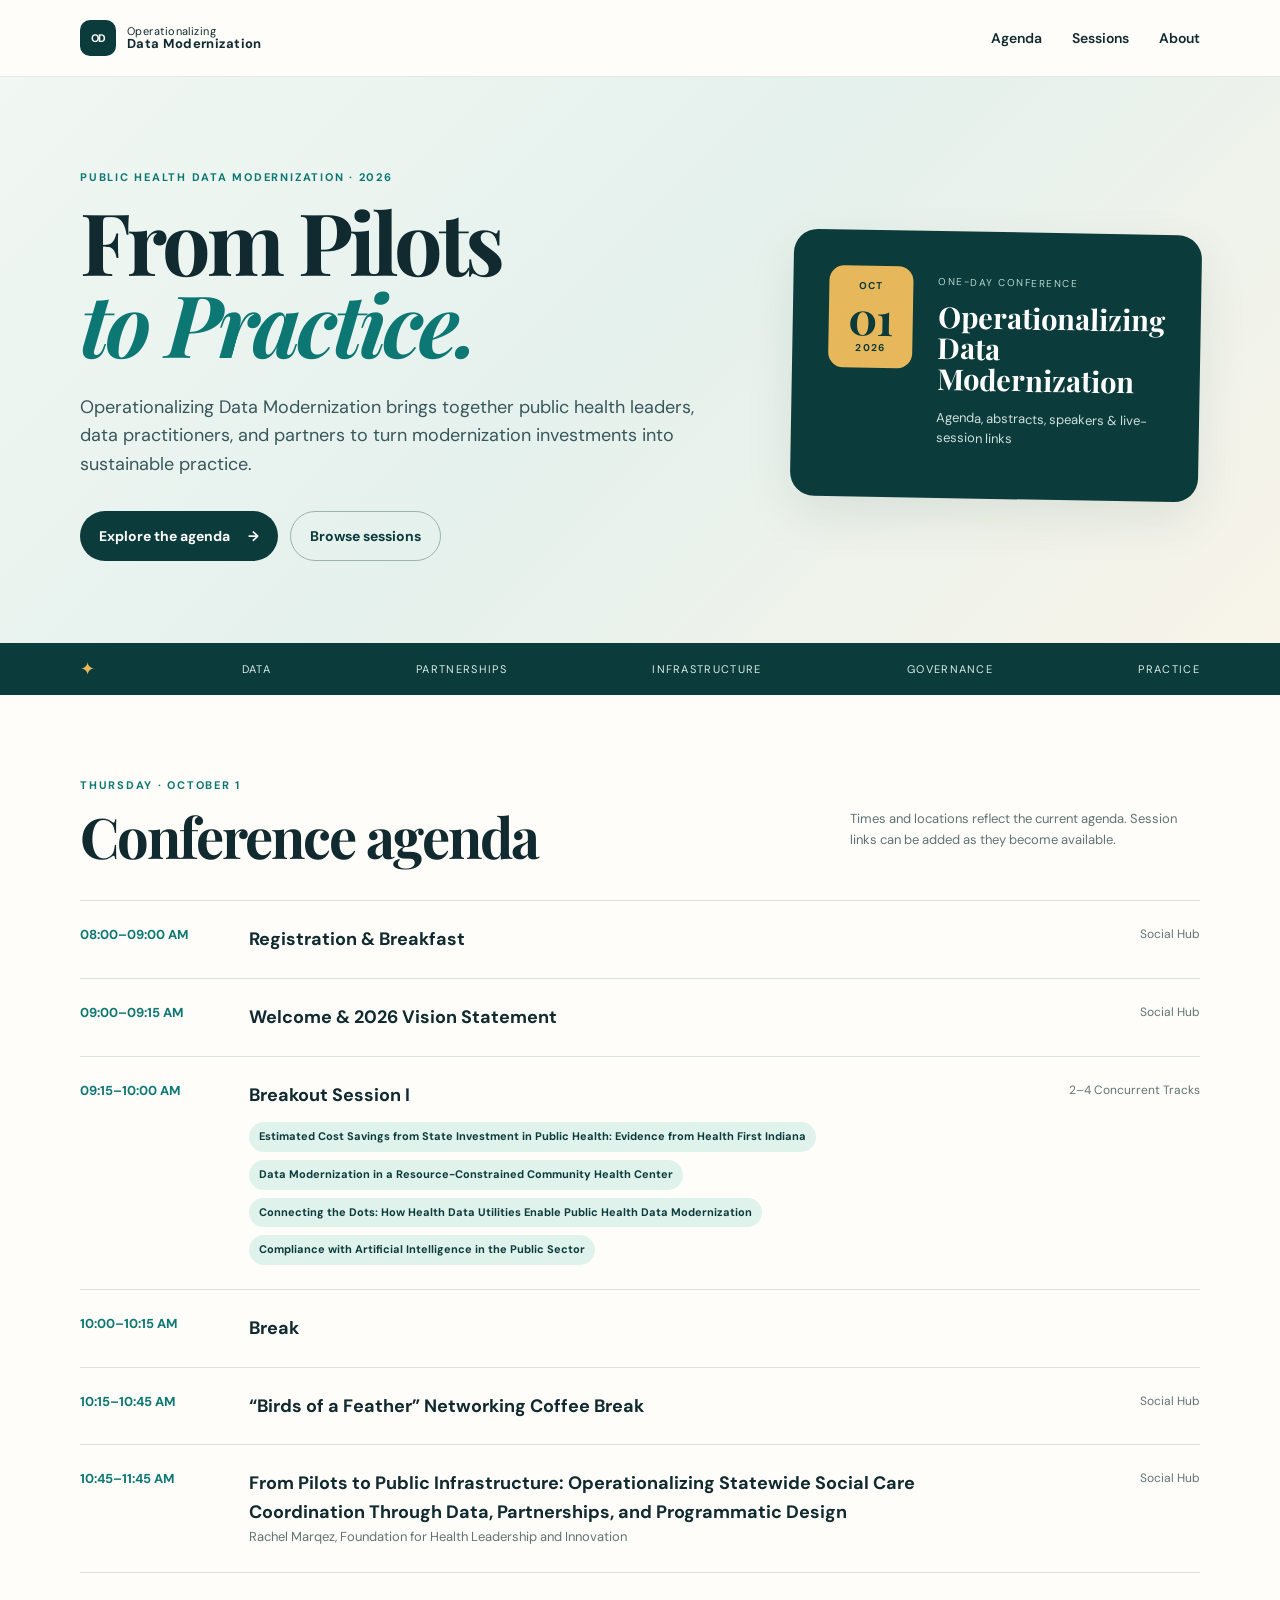
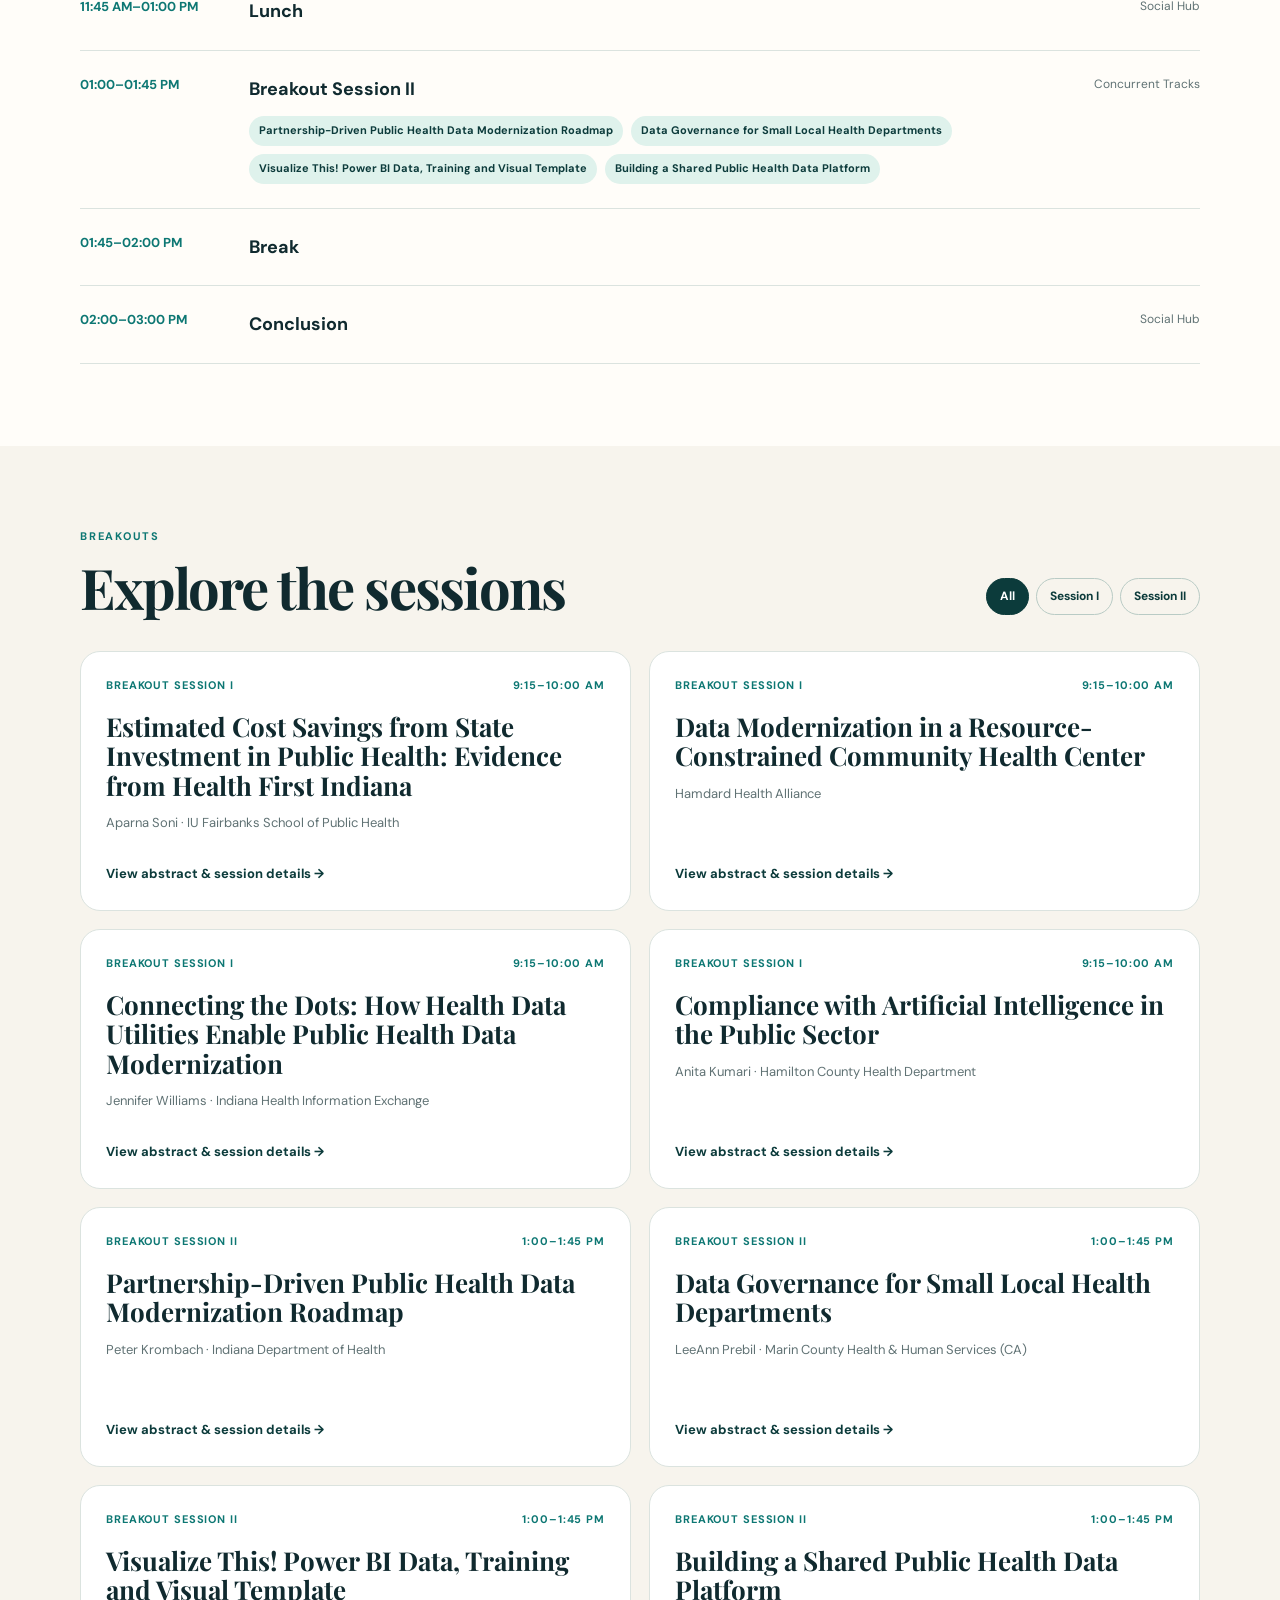
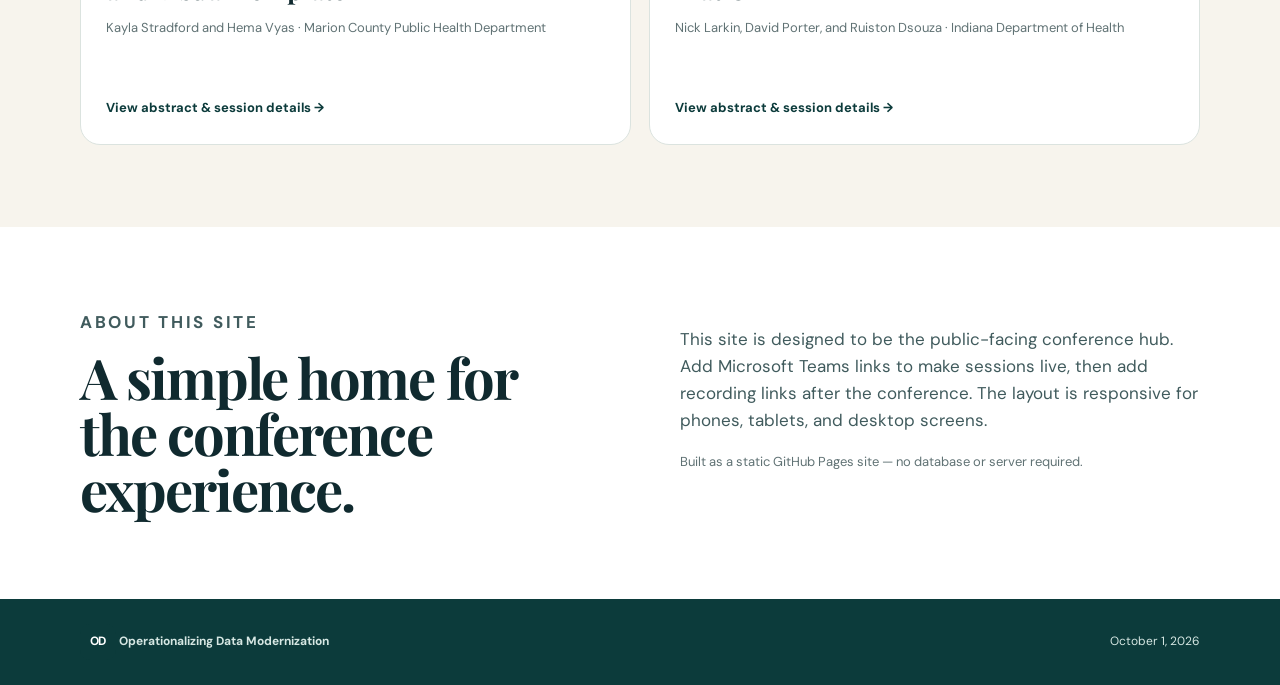
==== index.html @ 29c2eec6 "Add files via upload" ====
<!doctype html>
<html lang="en">
<head>
<meta charset="utf-8">
<meta name="viewport" content="width=device-width,initial-scale=1">
<title>Operationalizing Data Modernization | October 1, 2026</title>
<meta name="description" content="Operationalizing Data Modernization: From Pilots to Practice — conference agenda and session details.">
<link rel="stylesheet" href="styles.css">
</head>
<body>
<header class="site-header">
  <div class="container nav">
    <a class="brand" href="index.html"><span class="brand-mark">OD</span><span>Operationalizing<br><strong>Data Modernization</strong></span></a>
    <nav><a href="#agenda">Agenda</a><a href="#sessions">Sessions</a><a href="#about">About</a></nav>
  </div>
</header>

<main>
<section class="hero">
  <div class="container hero-grid">
    <div>
      <p class="eyebrow">PUBLIC HEALTH DATA MODERNIZATION · 2026</p>
      <h1>From Pilots<br><em>to Practice.</em></h1>
      <p class="lede">Operationalizing Data Modernization brings together public health leaders, data practitioners, and partners to turn modernization investments into sustainable practice.</p>
      <div class="hero-actions">
        <a class="button primary" href="#agenda">Explore the agenda <span>→</span></a>
        <a class="button ghost" href="#sessions">Browse sessions</a>
      </div>
    </div>
    <div class="hero-card">
      <div class="date-badge"><span>OCT</span><strong>01</strong><small>2026</small></div>
      <div>
        <span class="card-label">ONE-DAY CONFERENCE</span>
        <h2>Operationalizing<br>Data Modernization</h2>
        <p>Agenda, abstracts, speakers & live-session links</p>
      </div>
    </div>
  </div>
</section>

<section class="ticker"><div class="container ticker-inner"><span>✦</span><span>Data</span><span>Partnerships</span><span>Infrastructure</span><span>Governance</span><span>Practice</span></div></section>

<section id="agenda" class="section">
  <div class="container">
    <div class="section-head"><div><p class="eyebrow">THURSDAY · OCTOBER 1</p><h2>Conference agenda</h2></div><p class="section-note">Times and locations reflect the current agenda. Session links can be added as they become available.</p></div>
    <div id="agenda-list" class="agenda"></div>
  </div>
</section>

<section id="sessions" class="section sessions-section">
  <div class="container">
    <div class="section-head"><div><p class="eyebrow">BREAKOUTS</p><h2>Explore the sessions</h2></div><div class="filters"><button class="filter active" data-filter="all">All</button><button class="filter" data-filter="Breakout Session I">Session I</button><button class="filter" data-filter="Breakout Session II">Session II</button></div></div>
    <div id="session-grid" class="session-grid"></div>
  </div>
</section>

<section id="about" class="section about">
  <div class="container about-grid">
    <div><p class="eyebrow">ABOUT THIS SITE</p><h2>A simple home for the conference experience.</h2></div>
    <div><p>This site is designed to be the public-facing conference hub. Add Microsoft Teams links to make sessions live, then add recording links after the conference. The layout is responsive for phones, tablets, and desktop screens.</p><p class="muted">Built as a static GitHub Pages site — no database or server required.</p></div>
  </div>
</section>
</main>

<footer><div class="container footer-inner"><div><span class="brand-mark">OD</span> <strong>Operationalizing Data Modernization</strong></div><div>October 1, 2026</div></div></footer>
<script src="sessions.js"></script><script src="script.js"></script>
</body>
</html>
---- styles.css ----
@import url('https://fonts.googleapis.com/css2?family=DM+Sans:wght@400;500;600;700&family=Playfair+Display:ital,wght@0,500;0,600;1,500;1,600&display=swap');
:root{--ink:#102a2f;--deep:#0c3b3b;--teal:#0d7773;--mint:#dff2ec;--gold:#e7b85b;--cream:#f7f4ed;--paper:#fffdf9;--muted:#607274;--line:#dbe3df;--shadow:0 18px 50px rgba(15,50,48,.09)}
*{box-sizing:border-box}html{scroll-behavior:smooth}body{margin:0;background:var(--paper);color:var(--ink);font-family:"DM Sans",Arial,sans-serif;line-height:1.6}.container{width:min(1120px,calc(100% - 40px));margin:auto}.site-header{position:sticky;top:0;z-index:20;background:rgba(255,253,249,.92);backdrop-filter:blur(12px);border-bottom:1px solid rgba(219,227,223,.75)}.nav{height:76px;display:flex;align-items:center;justify-content:space-between}.brand{display:flex;gap:11px;align-items:center;color:var(--ink);text-decoration:none;font-size:11px;line-height:1.1;letter-spacing:.04em}.brand strong{font-size:13px}.brand-mark{display:inline-grid;place-items:center;width:36px;height:36px;background:var(--deep);color:white;border-radius:10px;font-weight:700;letter-spacing:-.05em}.nav nav{display:flex;gap:30px}.nav nav a{color:var(--ink);text-decoration:none;font-size:14px;font-weight:600}.hero{background:linear-gradient(135deg,#f1f7f2 0%,#e5f1ed 48%,#f8f4e9 100%);padding:92px 0 82px;overflow:hidden}.hero-grid{display:grid;grid-template-columns:1.25fr .75fr;gap:70px;align-items:center}.eyebrow{margin:0 0 13px;color:var(--teal);font-size:11px;font-weight:700;letter-spacing:.16em}.hero h1{font-family:"Playfair Display",serif;font-size:clamp(52px,7vw,86px);line-height:.96;letter-spacing:-.045em;margin:0 0 28px}.hero h1 em{color:var(--teal)}.lede{font-size:18px;max-width:650px;color:#38575a}.hero-actions{display:flex;gap:12px;margin-top:32px;flex-wrap:wrap}.button{display:inline-flex;align-items:center;gap:18px;border-radius:999px;padding:13px 19px;text-decoration:none;font-weight:700;font-size:14px}.button.primary{background:var(--deep);color:white}.button.ghost{border:1px solid #9bb4af;color:var(--deep)}.hero-card{background:var(--deep);color:white;padding:36px;border-radius:24px;box-shadow:var(--shadow);display:flex;gap:25px;align-items:flex-start;transform:rotate(1deg)}.date-badge{min-width:84px;height:102px;border-radius:15px;background:var(--gold);color:var(--deep);display:grid;place-items:center;text-align:center;padding:9px}.date-badge span,.date-badge small{font-size:10px;font-weight:700;letter-spacing:.12em}.date-badge strong{font-family:"Playfair Display";font-size:45px;line-height:.8}.card-label{font-size:10px;letter-spacing:.15em;color:#b6d8d0}.hero-card h2{font-family:"Playfair Display";font-size:29px;line-height:1.08;margin:8px 0}.hero-card p{color:#cce0dc;font-size:13px}.ticker{background:var(--deep);color:#d9ece7}.ticker-inner{height:52px;display:flex;align-items:center;justify-content:space-between;font-size:11px;letter-spacing:.12em;text-transform:uppercase}.ticker-inner span:first-child{color:var(--gold);font-size:18px}.section{padding:82px 0}.section-head{display:flex;align-items:end;justify-content:space-between;gap:30px;margin-bottom:36px}.section-head h2,.about h2{font-family:"Playfair Display";font-size:clamp(38px,5vw,56px);line-height:1;margin:0;letter-spacing:-.035em}.section-note{max-width:350px;color:var(--muted);font-size:13px}.agenda{border-top:1px solid var(--line)}.agenda-row{display:grid;grid-template-columns:145px 1fr 190px;gap:24px;padding:24px 0;border-bottom:1px solid var(--line);align-items:start}.agenda-time{font-weight:700;color:var(--teal);font-size:13px}.agenda-title{font-size:18px;font-weight:700}.agenda-location{font-size:12px;color:var(--muted);text-align:right}.agenda-breakout .agenda-title{margin-bottom:13px}.mini-sessions{display:flex;flex-wrap:wrap;gap:8px}.mini-session{background:var(--mint);border-radius:999px;padding:6px 10px;font-size:11px;color:var(--deep);text-decoration:none;font-weight:700}.sessions-section{background:var(--cream)}.filters{display:flex;gap:7px;flex-wrap:wrap}.filter{border:1px solid #b9cbc5;background:transparent;border-radius:999px;padding:8px 13px;font:inherit;font-size:12px;font-weight:700;color:var(--deep);cursor:pointer}.filter.active{background:var(--deep);color:white;border-color:var(--deep)}.session-grid{display:grid;grid-template-columns:repeat(2,1fr);gap:18px}.session-card{background:white;border:1px solid var(--line);border-radius:20px;padding:25px;transition:.2s;display:flex;flex-direction:column;min-height:260px}.session-card:hover{transform:translateY(-3px);box-shadow:var(--shadow)}.session-meta{display:flex;justify-content:space-between;gap:10px;color:var(--teal);font-size:11px;font-weight:700;text-transform:uppercase;letter-spacing:.08em}.session-card h3{font-family:"Playfair Display";font-size:26px;line-height:1.12;margin:18px 0 13px}.session-speaker{font-size:13px;color:var(--muted)}.session-link{margin-top:auto;padding-top:24px;color:var(--deep);font-size:13px;font-weight:700;text-decoration:none}.about{background:#fff}.about-grid{display:grid;grid-template-columns:1fr 1fr;gap:80px}.about p{font-size:17px;color:#405b5d}.muted{color:var(--muted)!important;font-size:13px!important}footer{background:var(--deep);color:#d6e7e3;padding:25px 0}.footer-inner{display:flex;justify-content:space-between;align-items:center;font-size:12px}.footer-inner a{color:#fff;text-decoration:none}.session-hero{background:linear-gradient(135deg,#e8f2ee,#f8f2e4);padding:70px 0 65px}.crumb{color:var(--teal);font-size:12px;font-weight:700;text-decoration:none}.session-hero h1{font-family:"Playfair Display";font-size:clamp(42px,6vw,70px);line-height:1.02;max-width:900px;margin:24px 0 18px;letter-spacing:-.04em}.session-info{display:flex;gap:20px;flex-wrap:wrap;color:#456466;font-size:14px}.session-content{display:grid;grid-template-columns:minmax(0,1fr) 300px;gap:70px;padding:70px 0}.content h2{font-family:"Playfair Display";font-size:32px;margin-top:0}.abstract{font-size:17px;line-height:1.8;white-space:pre-line}.sidebar{position:sticky;top:100px;height:max-content}.action-card{background:var(--deep);color:white;border-radius:20px;padding:25px;margin-bottom:18px}.action-card h3{font-family:"Playfair Display";font-size:24px;margin:0 0 12px}.action-card p{color:#c9ded9;font-size:13px}.live-button{display:block;background:var(--gold);color:var(--deep);text-decoration:none;text-align:center;border-radius:999px;padding:12px;font-weight:800;font-size:13px}.placeholder-button{display:block;background:#edf2ef;color:#617171;text-align:center;border-radius:999px;padding:12px;font-weight:700;font-size:12px}.speaker-box{border:1px solid var(--line);border-radius:20px;padding:22px}.speaker-box h3{margin:0 0 10px;font-family:"Playfair Display";font-size:23px}.speaker-box p{margin:5px 0;color:var(--muted);font-size:13px}.not-found{padding:120px 0;text-align:center}.not-found h1{font-family:"Playfair Display";font-size:60px}@media(max-width:800px){.nav{height:68px}.nav nav{gap:15px}.nav nav a{font-size:12px}.hero{padding:65px 0}.hero-grid,.about-grid{grid-template-columns:1fr;gap:38px}.hero-card{transform:none}.agenda-row{grid-template-columns:1fr;gap:8px}.agenda-location{text-align:left}.session-grid{grid-template-columns:1fr}.section{padding:60px 0}.section-head{display:block}.section-note{margin-top:18px}.filters{margin-top:22px}.session-content{grid-template-columns:1fr;gap:35px;padding:50px 0}.sidebar{position:static}.footer-inner{display:block}.footer-inner div:last-child{margin-top:12px}.ticker-inner{overflow:hidden;gap:25px;justify-content:flex-start;white-space:nowrap}.ticker-inner span:nth-child(n+5){display:none}}
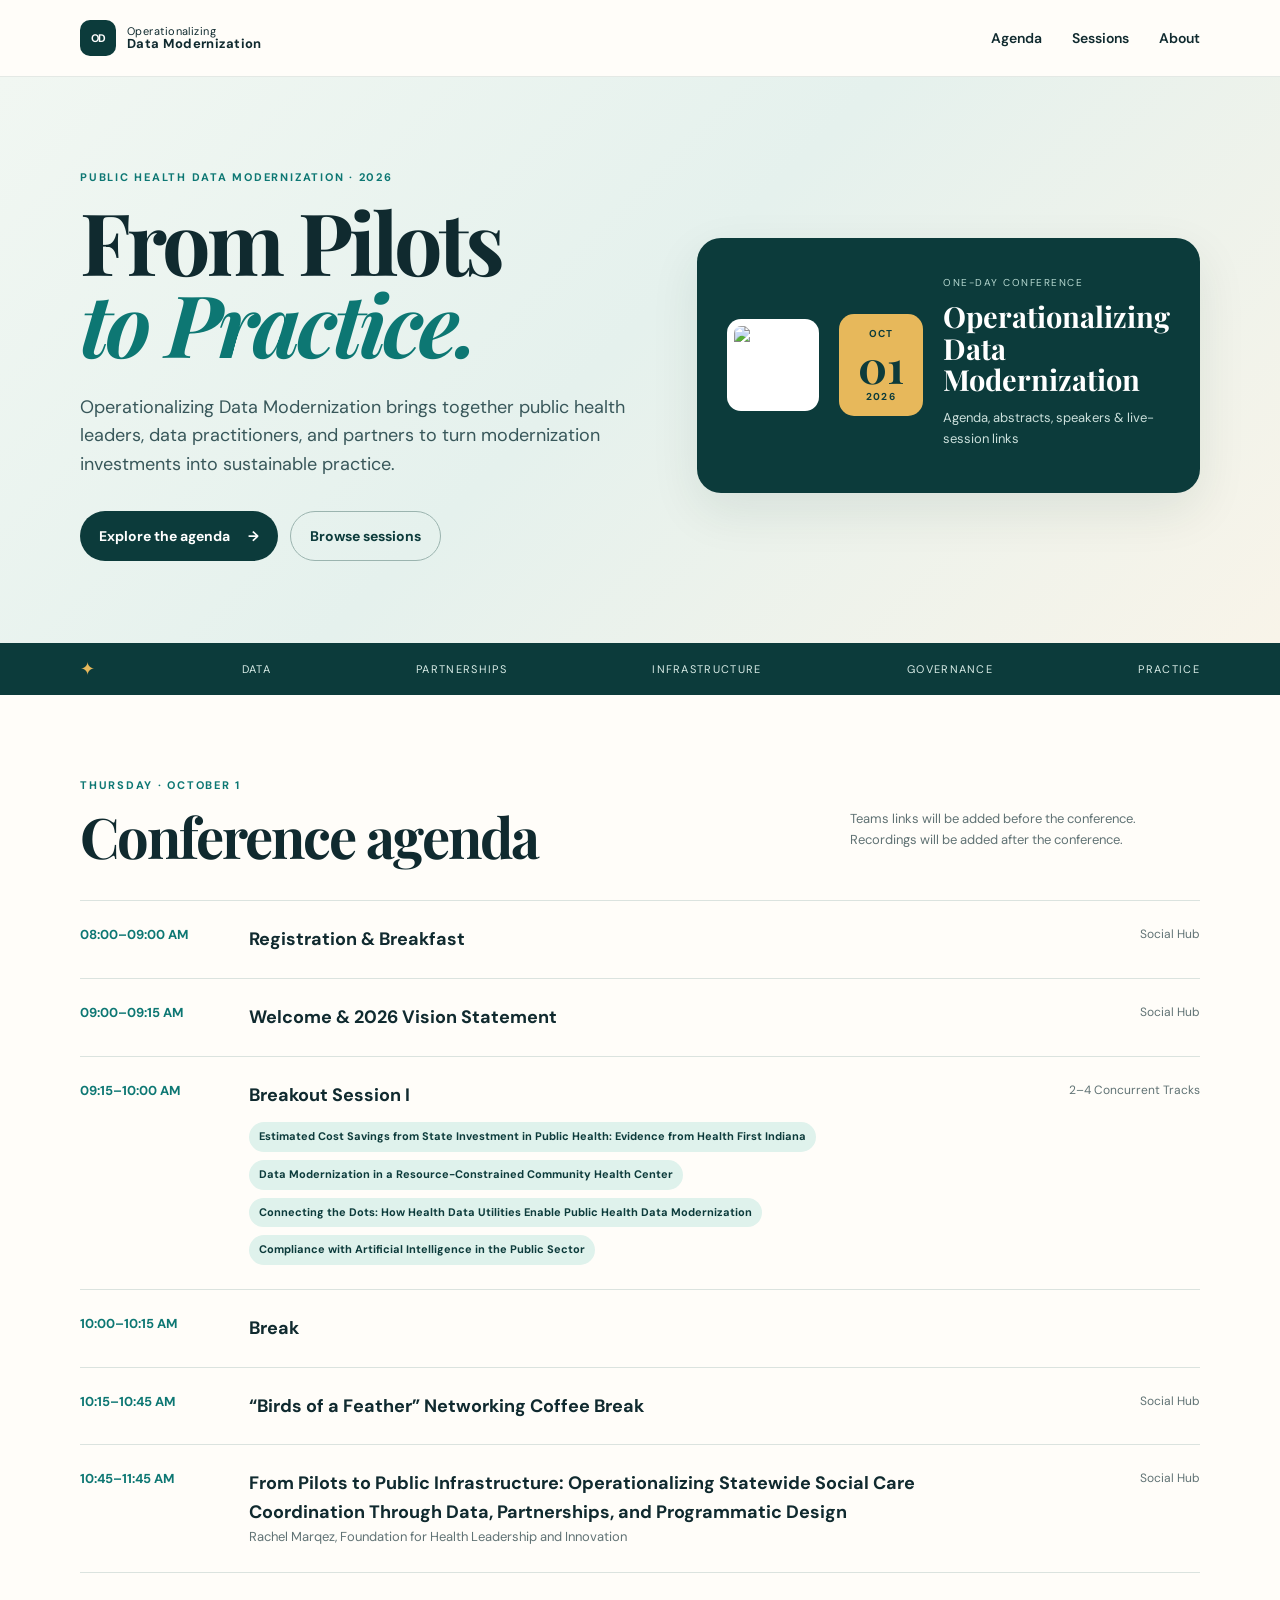
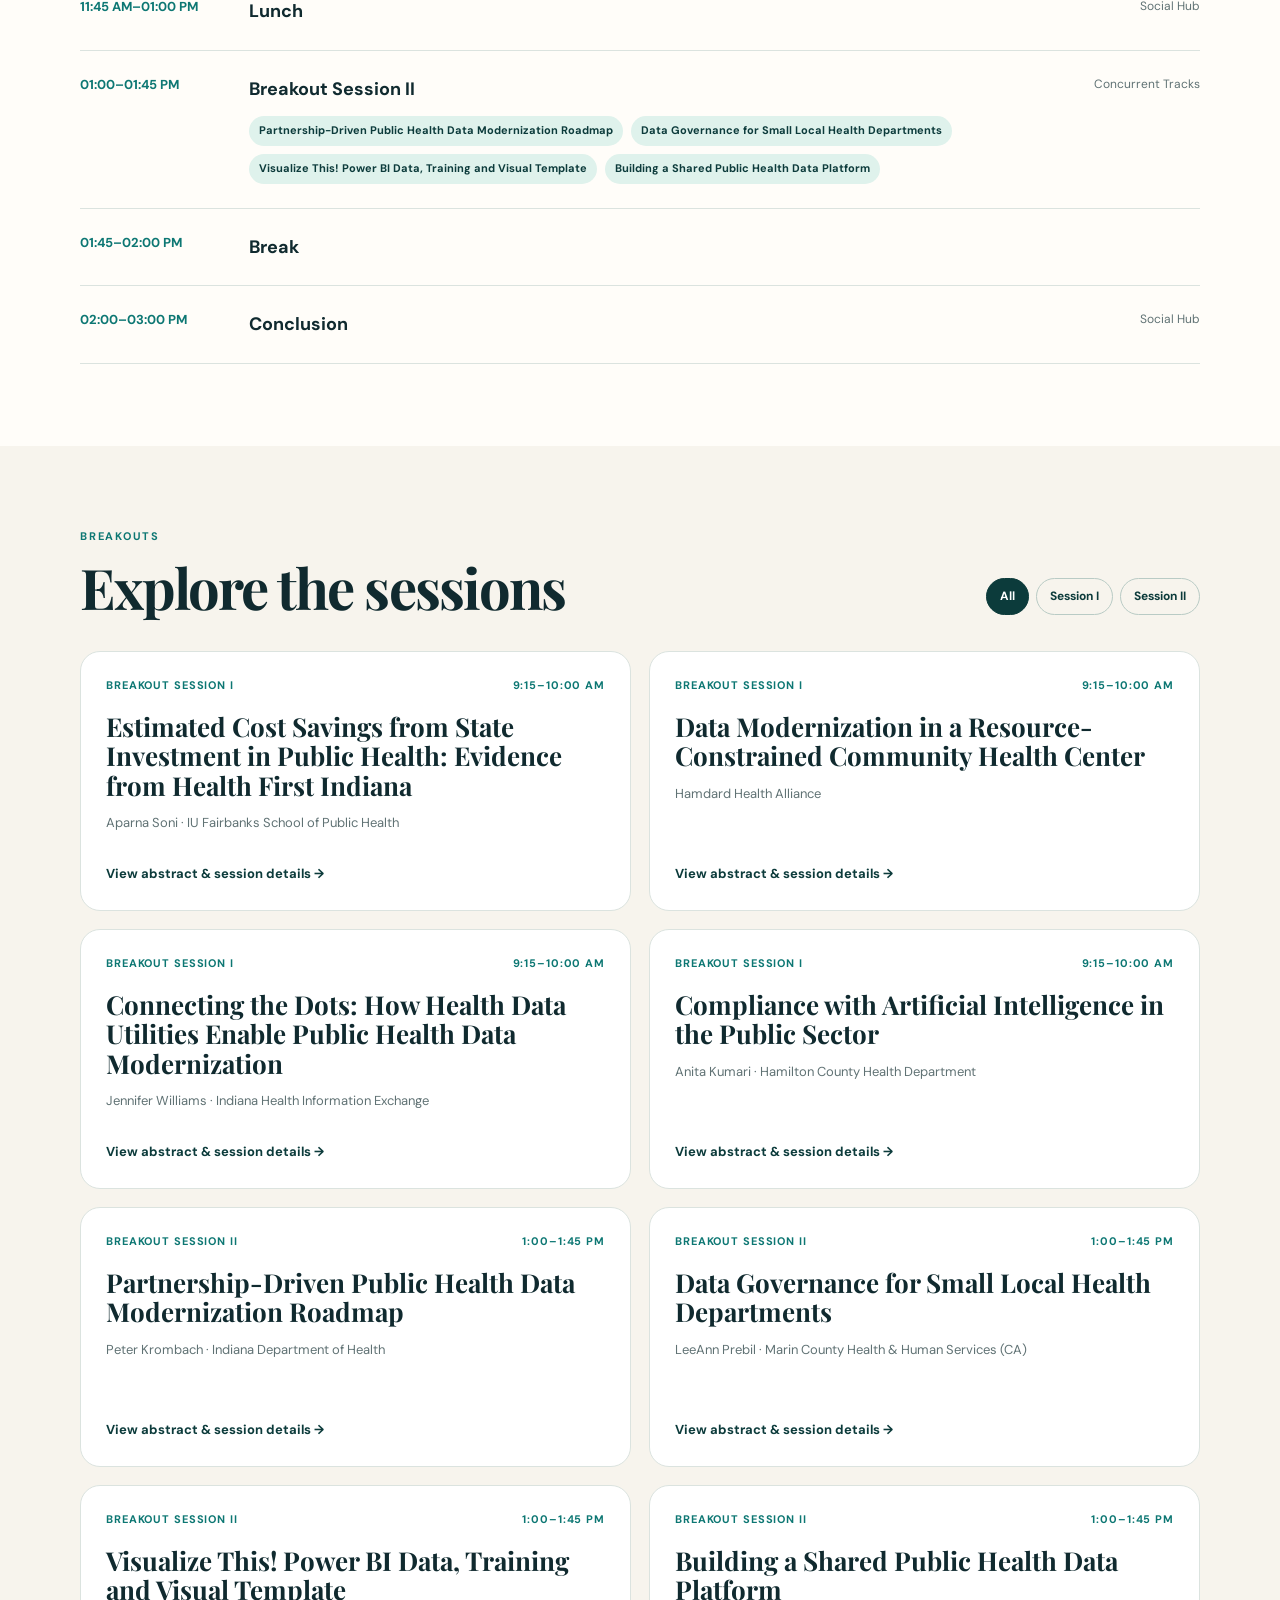
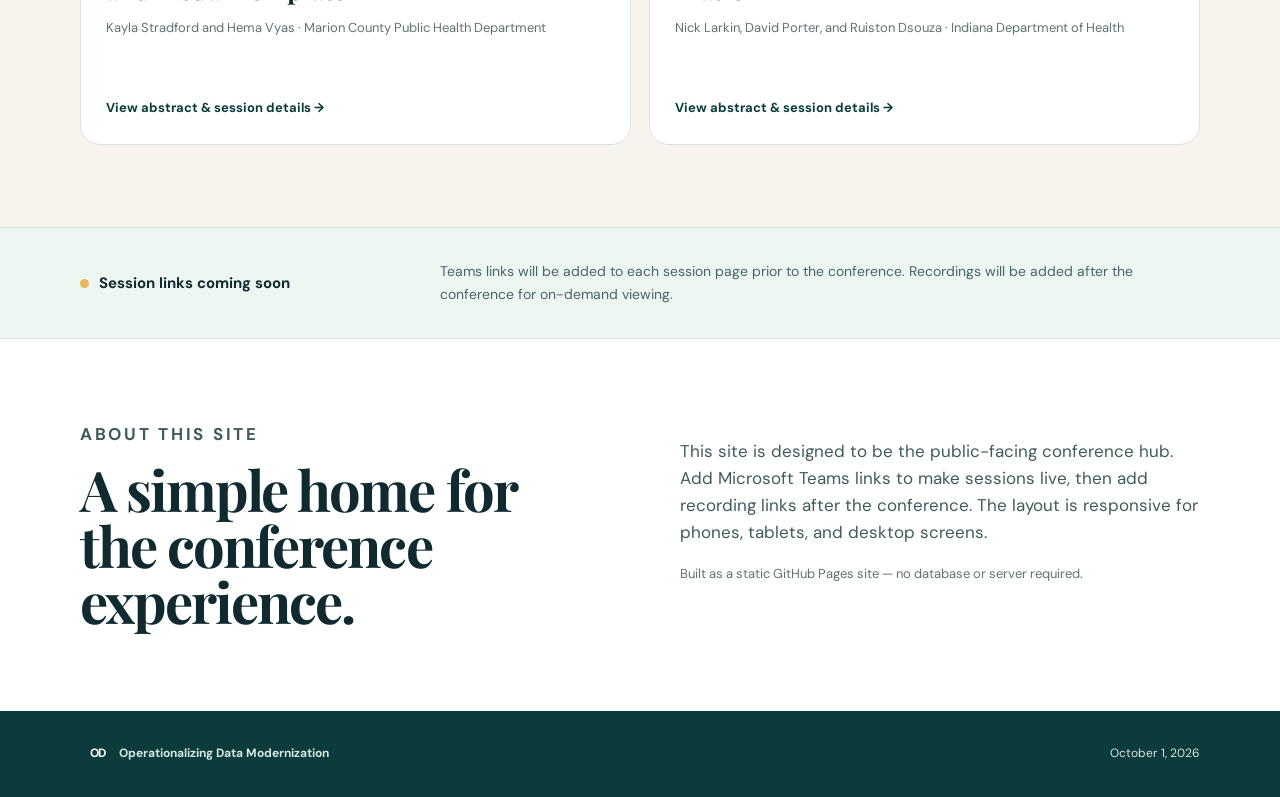
==== commit 861b7995: "Add files via upload" ====
--- a/index.html
+++ b/index.html
@@ -28,6 +28,7 @@
       </div>
     </div>
     <div class="hero-card">
+      <img class="ri-logo" src="https://brand.amia.org/m/54040ade711114b/webimage-regenstrief-institute-square-logo.jpg" alt="Regenstrief Institute logo">
       <div class="date-badge"><span>OCT</span><strong>01</strong><small>2026</small></div>
       <div>
         <span class="card-label">ONE-DAY CONFERENCE</span>
@@ -42,7 +43,7 @@
 
 <section id="agenda" class="section">
   <div class="container">
-    <div class="section-head"><div><p class="eyebrow">THURSDAY · OCTOBER 1</p><h2>Conference agenda</h2></div><p class="section-note">Times and locations reflect the current agenda. Session links can be added as they become available.</p></div>
+    <div class="section-head"><div><p class="eyebrow">THURSDAY · OCTOBER 1</p><h2>Conference agenda</h2></div><p class="section-note">Teams links will be added before the conference. Recordings will be added after the conference.</p></div>
     <div id="agenda-list" class="agenda"></div>
   </div>
 </section>
@@ -53,6 +54,8 @@
     <div id="session-grid" class="session-grid"></div>
   </div>
 </section>
+
+<section class="availability"><div class="container availability-grid"><div><span class="status-dot"></span><strong>Session links coming soon</strong></div><p>Teams links will be added to each session page prior to the conference. Recordings will be added after the conference for on-demand viewing.</p></div></section>
 
 <section id="about" class="section about">
   <div class="container about-grid">
--- a/styles.css
+++ b/styles.css
@@ -1,3 +1,3 @@
 @import url('https://fonts.googleapis.com/css2?family=DM+Sans:wght@400;500;600;700&family=Playfair+Display:ital,wght@0,500;0,600;1,500;1,600&display=swap');
 :root{--ink:#102a2f;--deep:#0c3b3b;--teal:#0d7773;--mint:#dff2ec;--gold:#e7b85b;--cream:#f7f4ed;--paper:#fffdf9;--muted:#607274;--line:#dbe3df;--shadow:0 18px 50px rgba(15,50,48,.09)}
-*{box-sizing:border-box}html{scroll-behavior:smooth}body{margin:0;background:var(--paper);color:var(--ink);font-family:"DM Sans",Arial,sans-serif;line-height:1.6}.container{width:min(1120px,calc(100% - 40px));margin:auto}.site-header{position:sticky;top:0;z-index:20;background:rgba(255,253,249,.92);backdrop-filter:blur(12px);border-bottom:1px solid rgba(219,227,223,.75)}.nav{height:76px;display:flex;align-items:center;justify-content:space-between}.brand{display:flex;gap:11px;align-items:center;color:var(--ink);text-decoration:none;font-size:11px;line-height:1.1;letter-spacing:.04em}.brand strong{font-size:13px}.brand-mark{display:inline-grid;place-items:center;width:36px;height:36px;background:var(--deep);color:white;border-radius:10px;font-weight:700;letter-spacing:-.05em}.nav nav{display:flex;gap:30px}.nav nav a{color:var(--ink);text-decoration:none;font-size:14px;font-weight:600}.hero{background:linear-gradient(135deg,#f1f7f2 0%,#e5f1ed 48%,#f8f4e9 100%);padding:92px 0 82px;overflow:hidden}.hero-grid{display:grid;grid-template-columns:1.25fr .75fr;gap:70px;align-items:center}.eyebrow{margin:0 0 13px;color:var(--teal);font-size:11px;font-weight:700;letter-spacing:.16em}.hero h1{font-family:"Playfair Display",serif;font-size:clamp(52px,7vw,86px);line-height:.96;letter-spacing:-.045em;margin:0 0 28px}.hero h1 em{color:var(--teal)}.lede{font-size:18px;max-width:650px;color:#38575a}.hero-actions{display:flex;gap:12px;margin-top:32px;flex-wrap:wrap}.button{display:inline-flex;align-items:center;gap:18px;border-radius:999px;padding:13px 19px;text-decoration:none;font-weight:700;font-size:14px}.button.primary{background:var(--deep);color:white}.button.ghost{border:1px solid #9bb4af;color:var(--deep)}.hero-card{background:var(--deep);color:white;padding:36px;border-radius:24px;box-shadow:var(--shadow);display:flex;gap:25px;align-items:flex-start;transform:rotate(1deg)}.date-badge{min-width:84px;height:102px;border-radius:15px;background:var(--gold);color:var(--deep);display:grid;place-items:center;text-align:center;padding:9px}.date-badge span,.date-badge small{font-size:10px;font-weight:700;letter-spacing:.12em}.date-badge strong{font-family:"Playfair Display";font-size:45px;line-height:.8}.card-label{font-size:10px;letter-spacing:.15em;color:#b6d8d0}.hero-card h2{font-family:"Playfair Display";font-size:29px;line-height:1.08;margin:8px 0}.hero-card p{color:#cce0dc;font-size:13px}.ticker{background:var(--deep);color:#d9ece7}.ticker-inner{height:52px;display:flex;align-items:center;justify-content:space-between;font-size:11px;letter-spacing:.12em;text-transform:uppercase}.ticker-inner span:first-child{color:var(--gold);font-size:18px}.section{padding:82px 0}.section-head{display:flex;align-items:end;justify-content:space-between;gap:30px;margin-bottom:36px}.section-head h2,.about h2{font-family:"Playfair Display";font-size:clamp(38px,5vw,56px);line-height:1;margin:0;letter-spacing:-.035em}.section-note{max-width:350px;color:var(--muted);font-size:13px}.agenda{border-top:1px solid var(--line)}.agenda-row{display:grid;grid-template-columns:145px 1fr 190px;gap:24px;padding:24px 0;border-bottom:1px solid var(--line);align-items:start}.agenda-time{font-weight:700;color:var(--teal);font-size:13px}.agenda-title{font-size:18px;font-weight:700}.agenda-location{font-size:12px;color:var(--muted);text-align:right}.agenda-breakout .agenda-title{margin-bottom:13px}.mini-sessions{display:flex;flex-wrap:wrap;gap:8px}.mini-session{background:var(--mint);border-radius:999px;padding:6px 10px;font-size:11px;color:var(--deep);text-decoration:none;font-weight:700}.sessions-section{background:var(--cream)}.filters{display:flex;gap:7px;flex-wrap:wrap}.filter{border:1px solid #b9cbc5;background:transparent;border-radius:999px;padding:8px 13px;font:inherit;font-size:12px;font-weight:700;color:var(--deep);cursor:pointer}.filter.active{background:var(--deep);color:white;border-color:var(--deep)}.session-grid{display:grid;grid-template-columns:repeat(2,1fr);gap:18px}.session-card{background:white;border:1px solid var(--line);border-radius:20px;padding:25px;transition:.2s;display:flex;flex-direction:column;min-height:260px}.session-card:hover{transform:translateY(-3px);box-shadow:var(--shadow)}.session-meta{display:flex;justify-content:space-between;gap:10px;color:var(--teal);font-size:11px;font-weight:700;text-transform:uppercase;letter-spacing:.08em}.session-card h3{font-family:"Playfair Display";font-size:26px;line-height:1.12;margin:18px 0 13px}.session-speaker{font-size:13px;color:var(--muted)}.session-link{margin-top:auto;padding-top:24px;color:var(--deep);font-size:13px;font-weight:700;text-decoration:none}.about{background:#fff}.about-grid{display:grid;grid-template-columns:1fr 1fr;gap:80px}.about p{font-size:17px;color:#405b5d}.muted{color:var(--muted)!important;font-size:13px!important}footer{background:var(--deep);color:#d6e7e3;padding:25px 0}.footer-inner{display:flex;justify-content:space-between;align-items:center;font-size:12px}.footer-inner a{color:#fff;text-decoration:none}.session-hero{background:linear-gradient(135deg,#e8f2ee,#f8f2e4);padding:70px 0 65px}.crumb{color:var(--teal);font-size:12px;font-weight:700;text-decoration:none}.session-hero h1{font-family:"Playfair Display";font-size:clamp(42px,6vw,70px);line-height:1.02;max-width:900px;margin:24px 0 18px;letter-spacing:-.04em}.session-info{display:flex;gap:20px;flex-wrap:wrap;color:#456466;font-size:14px}.session-content{display:grid;grid-template-columns:minmax(0,1fr) 300px;gap:70px;padding:70px 0}.content h2{font-family:"Playfair Display";font-size:32px;margin-top:0}.abstract{font-size:17px;line-height:1.8;white-space:pre-line}.sidebar{position:sticky;top:100px;height:max-content}.action-card{background:var(--deep);color:white;border-radius:20px;padding:25px;margin-bottom:18px}.action-card h3{font-family:"Playfair Display";font-size:24px;margin:0 0 12px}.action-card p{color:#c9ded9;font-size:13px}.live-button{display:block;background:var(--gold);color:var(--deep);text-decoration:none;text-align:center;border-radius:999px;padding:12px;font-weight:800;font-size:13px}.placeholder-button{display:block;background:#edf2ef;color:#617171;text-align:center;border-radius:999px;padding:12px;font-weight:700;font-size:12px}.speaker-box{border:1px solid var(--line);border-radius:20px;padding:22px}.speaker-box h3{margin:0 0 10px;font-family:"Playfair Display";font-size:23px}.speaker-box p{margin:5px 0;color:var(--muted);font-size:13px}.not-found{padding:120px 0;text-align:center}.not-found h1{font-family:"Playfair Display";font-size:60px}@media(max-width:800px){.nav{height:68px}.nav nav{gap:15px}.nav nav a{font-size:12px}.hero{padding:65px 0}.hero-grid,.about-grid{grid-template-columns:1fr;gap:38px}.hero-card{transform:none}.agenda-row{grid-template-columns:1fr;gap:8px}.agenda-location{text-align:left}.session-grid{grid-template-columns:1fr}.section{padding:60px 0}.section-head{display:block}.section-note{margin-top:18px}.filters{margin-top:22px}.session-content{grid-template-columns:1fr;gap:35px;padding:50px 0}.sidebar{position:static}.footer-inner{display:block}.footer-inner div:last-child{margin-top:12px}.ticker-inner{overflow:hidden;gap:25px;justify-content:flex-start;white-space:nowrap}.ticker-inner span:nth-child(n+5){display:none}}
+*{box-sizing:border-box}html{scroll-behavior:smooth}body{margin:0;background:var(--paper);color:var(--ink);font-family:"DM Sans",Arial,sans-serif;line-height:1.6}.container{width:min(1120px,calc(100% - 40px));margin:auto}.site-header{position:sticky;top:0;z-index:20;background:rgba(255,253,249,.92);backdrop-filter:blur(12px);border-bottom:1px solid rgba(219,227,223,.75)}.nav{height:76px;display:flex;align-items:center;justify-content:space-between}.brand{display:flex;gap:11px;align-items:center;color:var(--ink);text-decoration:none;font-size:11px;line-height:1.1;letter-spacing:.04em}.brand strong{font-size:13px}.brand-mark{display:inline-grid;place-items:center;width:36px;height:36px;background:var(--deep);color:white;border-radius:10px;font-weight:700;letter-spacing:-.05em}.nav nav{display:flex;gap:30px}.nav nav a{color:var(--ink);text-decoration:none;font-size:14px;font-weight:600}.hero{background:linear-gradient(135deg,#f1f7f2 0%,#e5f1ed 48%,#f8f4e9 100%);padding:92px 0 82px;overflow:hidden}.hero-grid{display:grid;grid-template-columns:1.25fr .75fr;gap:70px;align-items:center}.eyebrow{margin:0 0 13px;color:var(--teal);font-size:11px;font-weight:700;letter-spacing:.16em}.hero h1{font-family:"Playfair Display",serif;font-size:clamp(52px,7vw,86px);line-height:.96;letter-spacing:-.045em;margin:0 0 28px}.hero h1 em{color:var(--teal)}.lede{font-size:18px;max-width:650px;color:#38575a}.hero-actions{display:flex;gap:12px;margin-top:32px;flex-wrap:wrap}.button{display:inline-flex;align-items:center;gap:18px;border-radius:999px;padding:13px 19px;text-decoration:none;font-weight:700;font-size:14px}.button.primary{background:var(--deep);color:white}.button.ghost{border:1px solid #9bb4af;color:var(--deep)}.hero-card{background:var(--deep);color:white;padding:30px;border-radius:24px;box-shadow:var(--shadow);display:grid;grid-template-columns:92px 84px 1fr;gap:20px;align-items:center;transform:none}.ri-logo{width:92px;height:92px;object-fit:cover;border-radius:14px;background:white;padding:7px}.date-badge{min-width:84px;height:102px;border-radius:15px;background:var(--gold);color:var(--deep);display:grid;place-items:center;text-align:center;padding:9px}.date-badge span,.date-badge small{font-size:10px;font-weight:700;letter-spacing:.12em}.date-badge strong{font-family:"Playfair Display";font-size:45px;line-height:.8}.card-label{font-size:10px;letter-spacing:.15em;color:#b6d8d0}.hero-card h2{font-family:"Playfair Display";font-size:29px;line-height:1.08;margin:8px 0}.hero-card p{color:#cce0dc;font-size:13px}.ticker{background:var(--deep);color:#d9ece7}.ticker-inner{height:52px;display:flex;align-items:center;justify-content:space-between;font-size:11px;letter-spacing:.12em;text-transform:uppercase}.ticker-inner span:first-child{color:var(--gold);font-size:18px}.section{padding:82px 0}.section-head{display:flex;align-items:end;justify-content:space-between;gap:30px;margin-bottom:36px}.section-head h2,.about h2{font-family:"Playfair Display";font-size:clamp(38px,5vw,56px);line-height:1;margin:0;letter-spacing:-.035em}.section-note{max-width:350px;color:var(--muted);font-size:13px}.agenda{border-top:1px solid var(--line)}.agenda-row{display:grid;grid-template-columns:145px 1fr 190px;gap:24px;padding:24px 0;border-bottom:1px solid var(--line);align-items:start}.agenda-time{font-weight:700;color:var(--teal);font-size:13px}.agenda-title{font-size:18px;font-weight:700}.agenda-location{font-size:12px;color:var(--muted);text-align:right}.agenda-breakout .agenda-title{margin-bottom:13px}.mini-sessions{display:flex;flex-wrap:wrap;gap:8px}.mini-session{background:var(--mint);border-radius:999px;padding:6px 10px;font-size:11px;color:var(--deep);text-decoration:none;font-weight:700}.sessions-section{background:var(--cream)}.filters{display:flex;gap:7px;flex-wrap:wrap}.filter{border:1px solid #b9cbc5;background:transparent;border-radius:999px;padding:8px 13px;font:inherit;font-size:12px;font-weight:700;color:var(--deep);cursor:pointer}.filter.active{background:var(--deep);color:white;border-color:var(--deep)}.session-grid{display:grid;grid-template-columns:repeat(2,1fr);gap:18px}.session-card{background:white;border:1px solid var(--line);border-radius:20px;padding:25px;transition:.2s;display:flex;flex-direction:column;min-height:260px}.session-card:hover{transform:translateY(-3px);box-shadow:var(--shadow)}.session-meta{display:flex;justify-content:space-between;gap:10px;color:var(--teal);font-size:11px;font-weight:700;text-transform:uppercase;letter-spacing:.08em}.session-card h3{font-family:"Playfair Display";font-size:26px;line-height:1.12;margin:18px 0 13px}.session-speaker{font-size:13px;color:var(--muted)}.session-link{margin-top:auto;padding-top:24px;color:var(--deep);font-size:13px;font-weight:700;text-decoration:none}.availability{background:#eef6f1;border-top:1px solid var(--line);border-bottom:1px solid var(--line)}.availability-grid{min-height:110px;display:grid;grid-template-columns:320px 1fr;gap:40px;align-items:center}.availability-grid strong{font-size:15px}.availability-grid p{margin:0;color:#496466;font-size:14px}.status-dot{display:inline-block;width:9px;height:9px;border-radius:50%;background:var(--gold);margin-right:10px}.about{background:#fff}.about-grid{display:grid;grid-template-columns:1fr 1fr;gap:80px}.about p{font-size:17px;color:#405b5d}.muted{color:var(--muted)!important;font-size:13px!important}footer{background:var(--deep);color:#d6e7e3;padding:25px 0}.footer-inner{display:flex;justify-content:space-between;align-items:center;font-size:12px}.footer-inner a{color:#fff;text-decoration:none}.session-hero{background:linear-gradient(135deg,#e8f2ee,#f8f2e4);padding:70px 0 65px}.crumb{color:var(--teal);font-size:12px;font-weight:700;text-decoration:none}.session-hero h1{font-family:"Playfair Display";font-size:clamp(42px,6vw,70px);line-height:1.02;max-width:900px;margin:24px 0 18px;letter-spacing:-.04em}.session-info{display:flex;gap:20px;flex-wrap:wrap;color:#456466;font-size:14px}.session-content{display:grid;grid-template-columns:minmax(0,1fr) 300px;gap:70px;padding:70px 0}.session-status{display:flex;flex-direction:column;gap:3px;background:#eef6f1;border-left:4px solid var(--gold);padding:15px 18px;border-radius:10px;margin-bottom:30px;font-size:13px;color:#3f5b5d}.session-status strong{color:var(--deep)}.content h2{font-family:"Playfair Display";font-size:32px;margin-top:0}.abstract{font-size:17px;line-height:1.8;white-space:pre-line}.sidebar{position:sticky;top:100px;height:max-content}.action-card{background:var(--deep);color:white;border-radius:20px;padding:25px;margin-bottom:18px}.action-card h3{font-family:"Playfair Display";font-size:24px;margin:0 0 12px}.action-card p{color:#c9ded9;font-size:13px}.live-button{display:block;background:var(--gold);color:var(--deep);text-decoration:none;text-align:center;border-radius:999px;padding:12px;font-weight:800;font-size:13px}.placeholder-button{display:block;background:#edf2ef;color:#617171;text-align:center;border-radius:999px;padding:12px;font-weight:700;font-size:12px}.speaker-box{border:1px solid var(--line);border-radius:20px;padding:22px}.speaker-box h3{margin:0 0 10px;font-family:"Playfair Display";font-size:23px}.speaker-box p{margin:5px 0;color:var(--muted);font-size:13px}.not-found{padding:120px 0;text-align:center}.not-found h1{font-family:"Playfair Display";font-size:60px}@media(max-width:800px){.nav{height:68px}.nav nav{gap:15px}.nav nav a{font-size:12px}.hero{padding:65px 0}.hero-grid,.about-grid{grid-template-columns:1fr;gap:38px}.hero-card{grid-template-columns:72px 72px 1fr;gap:14px}.ri-logo{width:72px;height:72px}.date-badge{min-width:72px;height:90px}.availability-grid{grid-template-columns:1fr;gap:8px;padding:24px 0}.hero-card{transform:none}.agenda-row{grid-template-columns:1fr;gap:8px}.agenda-location{text-align:left}.session-grid{grid-template-columns:1fr}.section{padding:60px 0}.section-head{display:block}.section-note{margin-top:18px}.filters{margin-top:22px}.session-content{grid-template-columns:1fr;gap:35px;padding:50px 0}.sidebar{position:static}.footer-inner{display:block}.footer-inner div:last-child{margin-top:12px}.ticker-inner{overflow:hidden;gap:25px;justify-content:flex-start;white-space:nowrap}.ticker-inner span:nth-child(n+5){display:none}}
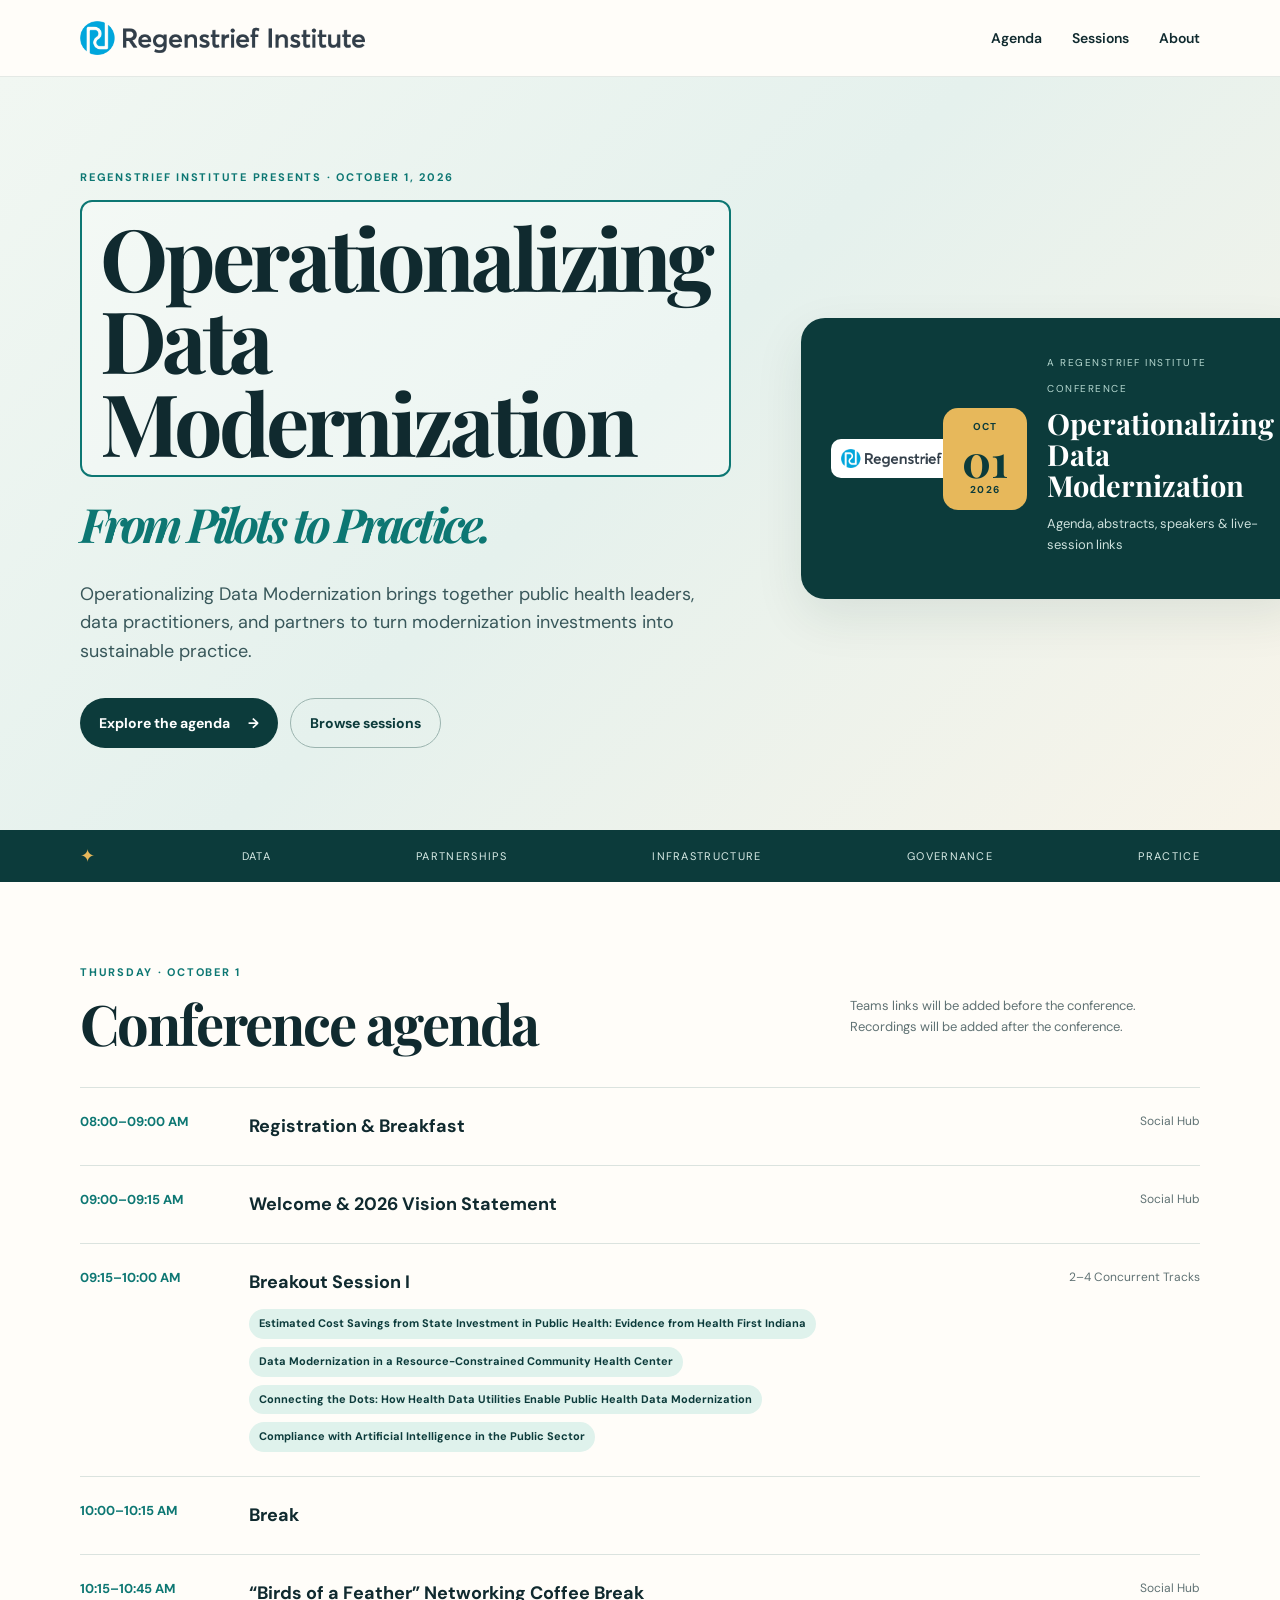
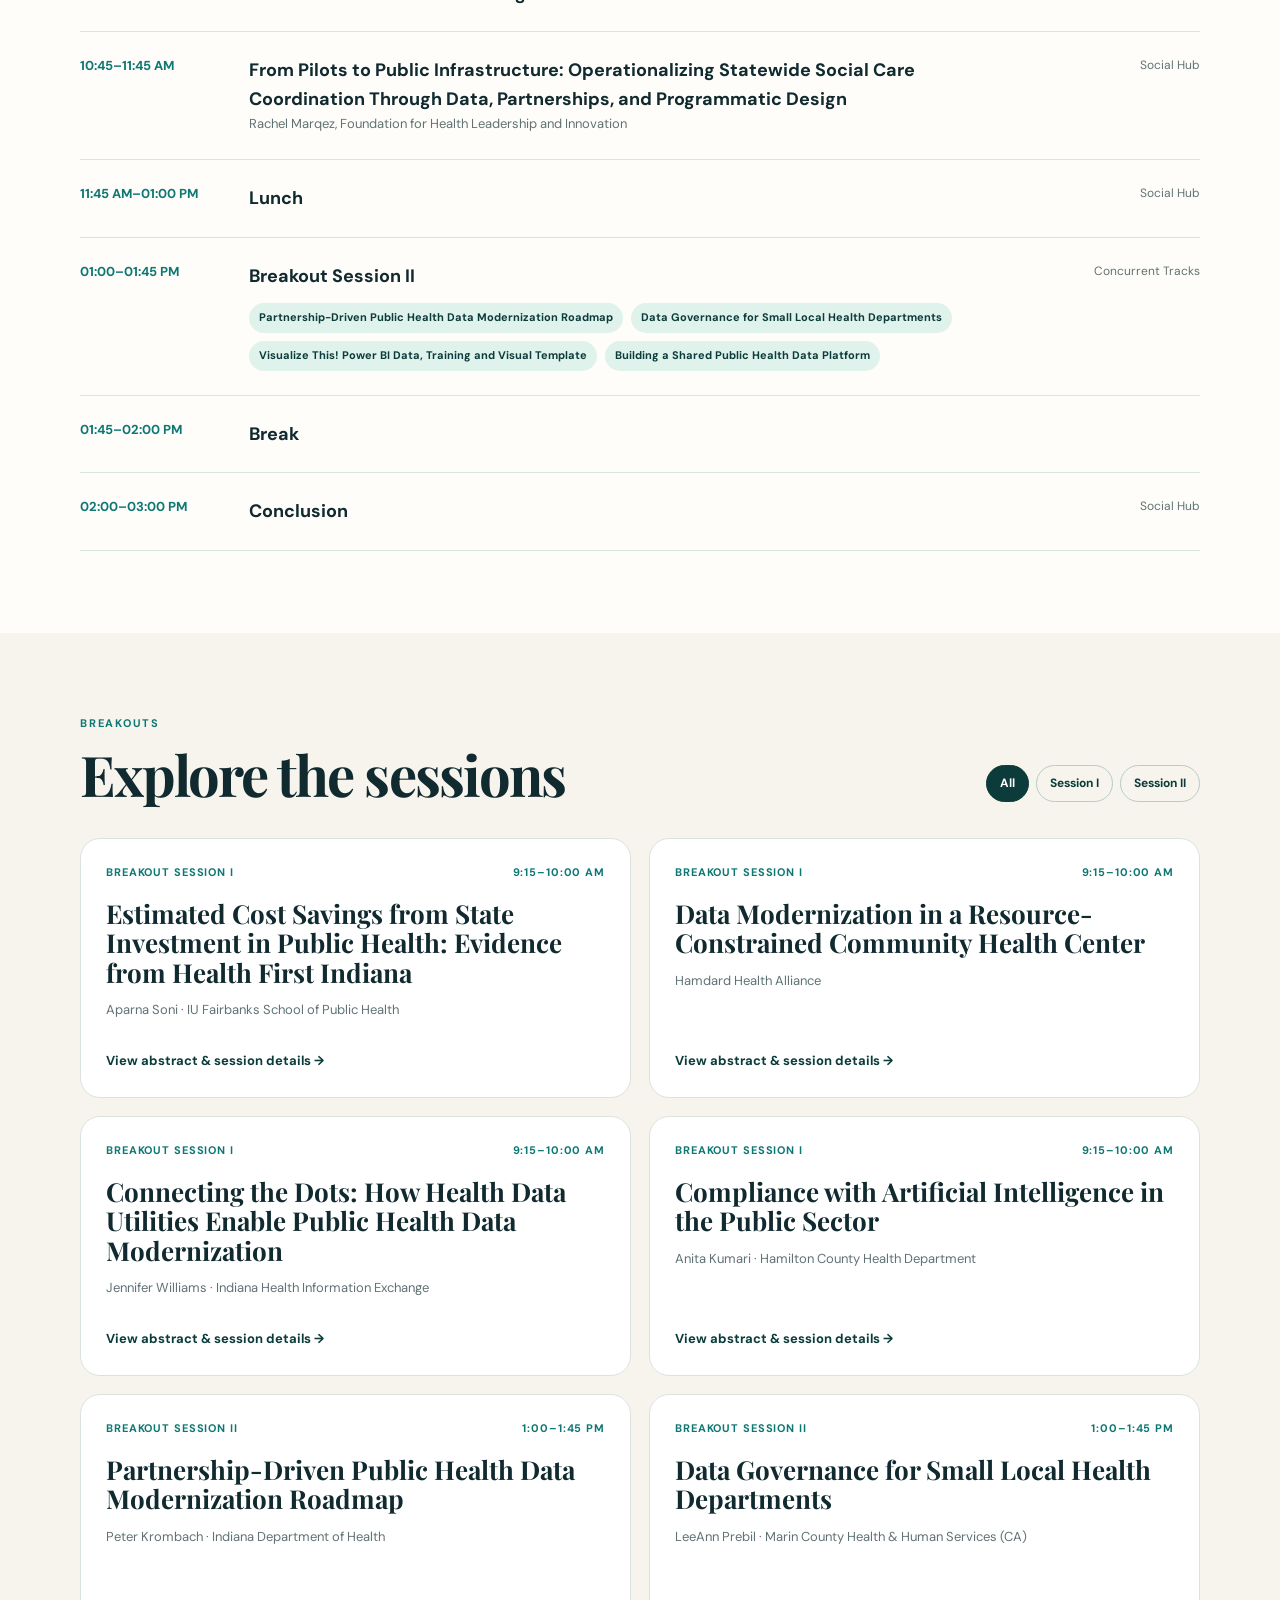
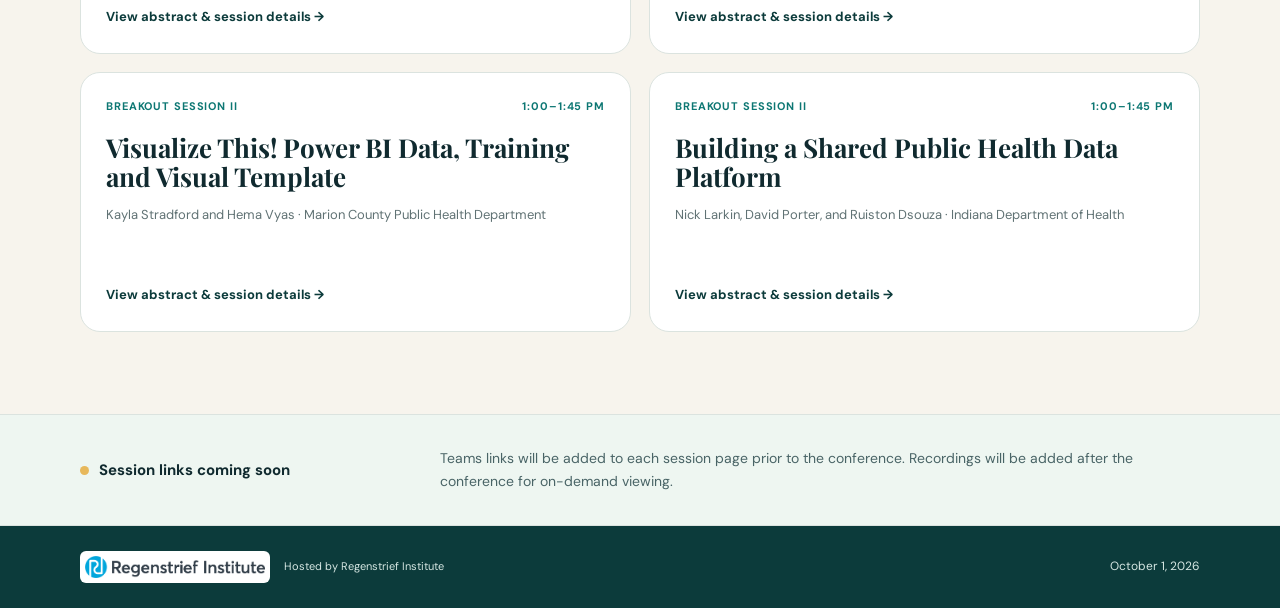
==== commit 6dafe1c8: "Add files via upload" ====
--- a/index.html
+++ b/index.html
@@ -10,7 +10,7 @@
 <body>
 <header class="site-header">
   <div class="container nav">
-    <a class="brand" href="index.html"><span class="brand-mark">OD</span><span>Operationalizing<br><strong>Data Modernization</strong></span></a>
+    <a class="brand ri-brand" href="index.html"><img src="regenstrief_horizontal_rgb.png" alt="Regenstrief Institute"></a>
     <nav><a href="#agenda">Agenda</a><a href="#sessions">Sessions</a><a href="#about">About</a></nav>
   </div>
 </header>
@@ -19,8 +19,8 @@
 <section class="hero">
   <div class="container hero-grid">
     <div>
-      <p class="eyebrow">PUBLIC HEALTH DATA MODERNIZATION · 2026</p>
-      <h1>From Pilots<br><em>to Practice.</em></h1>
+      <p class="eyebrow">REGENSTRIEF INSTITUTE PRESENTS · OCTOBER 1, 2026</p>
+      <h1><span class="title-box">Operationalizing<br>Data Modernization</span><em>From Pilots to Practice.</em></h1>
       <p class="lede">Operationalizing Data Modernization brings together public health leaders, data practitioners, and partners to turn modernization investments into sustainable practice.</p>
       <div class="hero-actions">
         <a class="button primary" href="#agenda">Explore the agenda <span>→</span></a>
@@ -28,10 +28,10 @@
       </div>
     </div>
     <div class="hero-card">
-      <img class="ri-logo" src="https://brand.amia.org/m/54040ade711114b/webimage-regenstrief-institute-square-logo.jpg" alt="Regenstrief Institute logo">
+      <img class="ri-logo" src="regenstrief_horizontal_rgb.png" alt="Regenstrief Institute">
       <div class="date-badge"><span>OCT</span><strong>01</strong><small>2026</small></div>
       <div>
-        <span class="card-label">ONE-DAY CONFERENCE</span>
+        <span class="card-label">A REGENSTRIEF INSTITUTE CONFERENCE</span>
         <h2>Operationalizing<br>Data Modernization</h2>
         <p>Agenda, abstracts, speakers & live-session links</p>
       </div>
@@ -57,15 +57,9 @@
 
 <section class="availability"><div class="container availability-grid"><div><span class="status-dot"></span><strong>Session links coming soon</strong></div><p>Teams links will be added to each session page prior to the conference. Recordings will be added after the conference for on-demand viewing.</p></div></section>
 
-<section id="about" class="section about">
-  <div class="container about-grid">
-    <div><p class="eyebrow">ABOUT THIS SITE</p><h2>A simple home for the conference experience.</h2></div>
-    <div><p>This site is designed to be the public-facing conference hub. Add Microsoft Teams links to make sessions live, then add recording links after the conference. The layout is responsive for phones, tablets, and desktop screens.</p><p class="muted">Built as a static GitHub Pages site — no database or server required.</p></div>
-  </div>
-</section>
 </main>
 
-<footer><div class="container footer-inner"><div><span class="brand-mark">OD</span> <strong>Operationalizing Data Modernization</strong></div><div>October 1, 2026</div></div></footer>
+<footer><div class="container footer-inner"><div class="footer-brand"><img src="regenstrief_horizontal_rgb.png" alt="Regenstrief Institute"><span>Hosted by Regenstrief Institute</span></div><div>October 1, 2026</div></div></footer>
 <script src="sessions.js"></script><script src="script.js"></script>
 </body>
 </html>
--- a/styles.css
+++ b/styles.css
@@ -1,3 +1,22 @@
 @import url('https://fonts.googleapis.com/css2?family=DM+Sans:wght@400;500;600;700&family=Playfair+Display:ital,wght@0,500;0,600;1,500;1,600&display=swap');
 :root{--ink:#102a2f;--deep:#0c3b3b;--teal:#0d7773;--mint:#dff2ec;--gold:#e7b85b;--cream:#f7f4ed;--paper:#fffdf9;--muted:#607274;--line:#dbe3df;--shadow:0 18px 50px rgba(15,50,48,.09)}
 *{box-sizing:border-box}html{scroll-behavior:smooth}body{margin:0;background:var(--paper);color:var(--ink);font-family:"DM Sans",Arial,sans-serif;line-height:1.6}.container{width:min(1120px,calc(100% - 40px));margin:auto}.site-header{position:sticky;top:0;z-index:20;background:rgba(255,253,249,.92);backdrop-filter:blur(12px);border-bottom:1px solid rgba(219,227,223,.75)}.nav{height:76px;display:flex;align-items:center;justify-content:space-between}.brand{display:flex;gap:11px;align-items:center;color:var(--ink);text-decoration:none;font-size:11px;line-height:1.1;letter-spacing:.04em}.brand strong{font-size:13px}.brand-mark{display:inline-grid;place-items:center;width:36px;height:36px;background:var(--deep);color:white;border-radius:10px;font-weight:700;letter-spacing:-.05em}.nav nav{display:flex;gap:30px}.nav nav a{color:var(--ink);text-decoration:none;font-size:14px;font-weight:600}.hero{background:linear-gradient(135deg,#f1f7f2 0%,#e5f1ed 48%,#f8f4e9 100%);padding:92px 0 82px;overflow:hidden}.hero-grid{display:grid;grid-template-columns:1.25fr .75fr;gap:70px;align-items:center}.eyebrow{margin:0 0 13px;color:var(--teal);font-size:11px;font-weight:700;letter-spacing:.16em}.hero h1{font-family:"Playfair Display",serif;font-size:clamp(52px,7vw,86px);line-height:.96;letter-spacing:-.045em;margin:0 0 28px}.hero h1 em{color:var(--teal)}.lede{font-size:18px;max-width:650px;color:#38575a}.hero-actions{display:flex;gap:12px;margin-top:32px;flex-wrap:wrap}.button{display:inline-flex;align-items:center;gap:18px;border-radius:999px;padding:13px 19px;text-decoration:none;font-weight:700;font-size:14px}.button.primary{background:var(--deep);color:white}.button.ghost{border:1px solid #9bb4af;color:var(--deep)}.hero-card{background:var(--deep);color:white;padding:30px;border-radius:24px;box-shadow:var(--shadow);display:grid;grid-template-columns:92px 84px 1fr;gap:20px;align-items:center;transform:none}.ri-logo{width:92px;height:92px;object-fit:cover;border-radius:14px;background:white;padding:7px}.date-badge{min-width:84px;height:102px;border-radius:15px;background:var(--gold);color:var(--deep);display:grid;place-items:center;text-align:center;padding:9px}.date-badge span,.date-badge small{font-size:10px;font-weight:700;letter-spacing:.12em}.date-badge strong{font-family:"Playfair Display";font-size:45px;line-height:.8}.card-label{font-size:10px;letter-spacing:.15em;color:#b6d8d0}.hero-card h2{font-family:"Playfair Display";font-size:29px;line-height:1.08;margin:8px 0}.hero-card p{color:#cce0dc;font-size:13px}.ticker{background:var(--deep);color:#d9ece7}.ticker-inner{height:52px;display:flex;align-items:center;justify-content:space-between;font-size:11px;letter-spacing:.12em;text-transform:uppercase}.ticker-inner span:first-child{color:var(--gold);font-size:18px}.section{padding:82px 0}.section-head{display:flex;align-items:end;justify-content:space-between;gap:30px;margin-bottom:36px}.section-head h2,.about h2{font-family:"Playfair Display";font-size:clamp(38px,5vw,56px);line-height:1;margin:0;letter-spacing:-.035em}.section-note{max-width:350px;color:var(--muted);font-size:13px}.agenda{border-top:1px solid var(--line)}.agenda-row{display:grid;grid-template-columns:145px 1fr 190px;gap:24px;padding:24px 0;border-bottom:1px solid var(--line);align-items:start}.agenda-time{font-weight:700;color:var(--teal);font-size:13px}.agenda-title{font-size:18px;font-weight:700}.agenda-location{font-size:12px;color:var(--muted);text-align:right}.agenda-breakout .agenda-title{margin-bottom:13px}.mini-sessions{display:flex;flex-wrap:wrap;gap:8px}.mini-session{background:var(--mint);border-radius:999px;padding:6px 10px;font-size:11px;color:var(--deep);text-decoration:none;font-weight:700}.sessions-section{background:var(--cream)}.filters{display:flex;gap:7px;flex-wrap:wrap}.filter{border:1px solid #b9cbc5;background:transparent;border-radius:999px;padding:8px 13px;font:inherit;font-size:12px;font-weight:700;color:var(--deep);cursor:pointer}.filter.active{background:var(--deep);color:white;border-color:var(--deep)}.session-grid{display:grid;grid-template-columns:repeat(2,1fr);gap:18px}.session-card{background:white;border:1px solid var(--line);border-radius:20px;padding:25px;transition:.2s;display:flex;flex-direction:column;min-height:260px}.session-card:hover{transform:translateY(-3px);box-shadow:var(--shadow)}.session-meta{display:flex;justify-content:space-between;gap:10px;color:var(--teal);font-size:11px;font-weight:700;text-transform:uppercase;letter-spacing:.08em}.session-card h3{font-family:"Playfair Display";font-size:26px;line-height:1.12;margin:18px 0 13px}.session-speaker{font-size:13px;color:var(--muted)}.session-link{margin-top:auto;padding-top:24px;color:var(--deep);font-size:13px;font-weight:700;text-decoration:none}.availability{background:#eef6f1;border-top:1px solid var(--line);border-bottom:1px solid var(--line)}.availability-grid{min-height:110px;display:grid;grid-template-columns:320px 1fr;gap:40px;align-items:center}.availability-grid strong{font-size:15px}.availability-grid p{margin:0;color:#496466;font-size:14px}.status-dot{display:inline-block;width:9px;height:9px;border-radius:50%;background:var(--gold);margin-right:10px}.about{background:#fff}.about-grid{display:grid;grid-template-columns:1fr 1fr;gap:80px}.about p{font-size:17px;color:#405b5d}.muted{color:var(--muted)!important;font-size:13px!important}footer{background:var(--deep);color:#d6e7e3;padding:25px 0}.footer-inner{display:flex;justify-content:space-between;align-items:center;font-size:12px}.footer-inner a{color:#fff;text-decoration:none}.session-hero{background:linear-gradient(135deg,#e8f2ee,#f8f2e4);padding:70px 0 65px}.crumb{color:var(--teal);font-size:12px;font-weight:700;text-decoration:none}.session-hero h1{font-family:"Playfair Display";font-size:clamp(42px,6vw,70px);line-height:1.02;max-width:900px;margin:24px 0 18px;letter-spacing:-.04em}.session-info{display:flex;gap:20px;flex-wrap:wrap;color:#456466;font-size:14px}.session-content{display:grid;grid-template-columns:minmax(0,1fr) 300px;gap:70px;padding:70px 0}.session-status{display:flex;flex-direction:column;gap:3px;background:#eef6f1;border-left:4px solid var(--gold);padding:15px 18px;border-radius:10px;margin-bottom:30px;font-size:13px;color:#3f5b5d}.session-status strong{color:var(--deep)}.content h2{font-family:"Playfair Display";font-size:32px;margin-top:0}.abstract{font-size:17px;line-height:1.8;white-space:pre-line}.sidebar{position:sticky;top:100px;height:max-content}.action-card{background:var(--deep);color:white;border-radius:20px;padding:25px;margin-bottom:18px}.action-card h3{font-family:"Playfair Display";font-size:24px;margin:0 0 12px}.action-card p{color:#c9ded9;font-size:13px}.live-button{display:block;background:var(--gold);color:var(--deep);text-decoration:none;text-align:center;border-radius:999px;padding:12px;font-weight:800;font-size:13px}.placeholder-button{display:block;background:#edf2ef;color:#617171;text-align:center;border-radius:999px;padding:12px;font-weight:700;font-size:12px}.speaker-box{border:1px solid var(--line);border-radius:20px;padding:22px}.speaker-box h3{margin:0 0 10px;font-family:"Playfair Display";font-size:23px}.speaker-box p{margin:5px 0;color:var(--muted);font-size:13px}.not-found{padding:120px 0;text-align:center}.not-found h1{font-family:"Playfair Display";font-size:60px}@media(max-width:800px){.nav{height:68px}.nav nav{gap:15px}.nav nav a{font-size:12px}.hero{padding:65px 0}.hero-grid,.about-grid{grid-template-columns:1fr;gap:38px}.hero-card{grid-template-columns:72px 72px 1fr;gap:14px}.ri-logo{width:72px;height:72px}.date-badge{min-width:72px;height:90px}.availability-grid{grid-template-columns:1fr;gap:8px;padding:24px 0}.hero-card{transform:none}.agenda-row{grid-template-columns:1fr;gap:8px}.agenda-location{text-align:left}.session-grid{grid-template-columns:1fr}.section{padding:60px 0}.section-head{display:block}.section-note{margin-top:18px}.filters{margin-top:22px}.session-content{grid-template-columns:1fr;gap:35px;padding:50px 0}.sidebar{position:static}.footer-inner{display:block}.footer-inner div:last-child{margin-top:12px}.ticker-inner{overflow:hidden;gap:25px;justify-content:flex-start;white-space:nowrap}.ticker-inner span:nth-child(n+5){display:none}}
+
+/* v3 branding and layout updates */
+.ri-brand{display:flex;align-items:center}
+.ri-brand img{display:block;width:min(285px,38vw);height:auto}
+.hero h1 .title-box{display:inline-block;border:2px solid var(--teal);border-radius:12px;padding:14px 18px 12px;margin-bottom:18px;background:rgba(255,255,255,.28)}
+.hero h1 em{display:block;font-size:.55em;line-height:1.15;margin-top:2px;font-style:italic}
+.hero-card .ri-logo{width:180px;height:auto;max-height:92px;object-fit:contain;border-radius:10px;background:white;padding:10px}
+.join-card{background:var(--teal)}
+.join-card .placeholder-button{background:#fff;color:var(--deep)}
+.footer-brand{display:flex;align-items:center;gap:14px}
+.footer-brand img{width:190px;height:auto;display:block;background:white;border-radius:6px;padding:5px}
+.footer-brand span{font-size:11px;color:#d6e7e3}
+@media(max-width:800px){
+  .ri-brand img{width:220px;max-width:58vw}
+  .hero h1 .title-box{padding:10px 13px 9px}
+  .hero-card .ri-logo{width:125px}
+  .footer-brand{align-items:flex-start;flex-direction:column;gap:8px}
+  .footer-brand img{width:170px}
+}
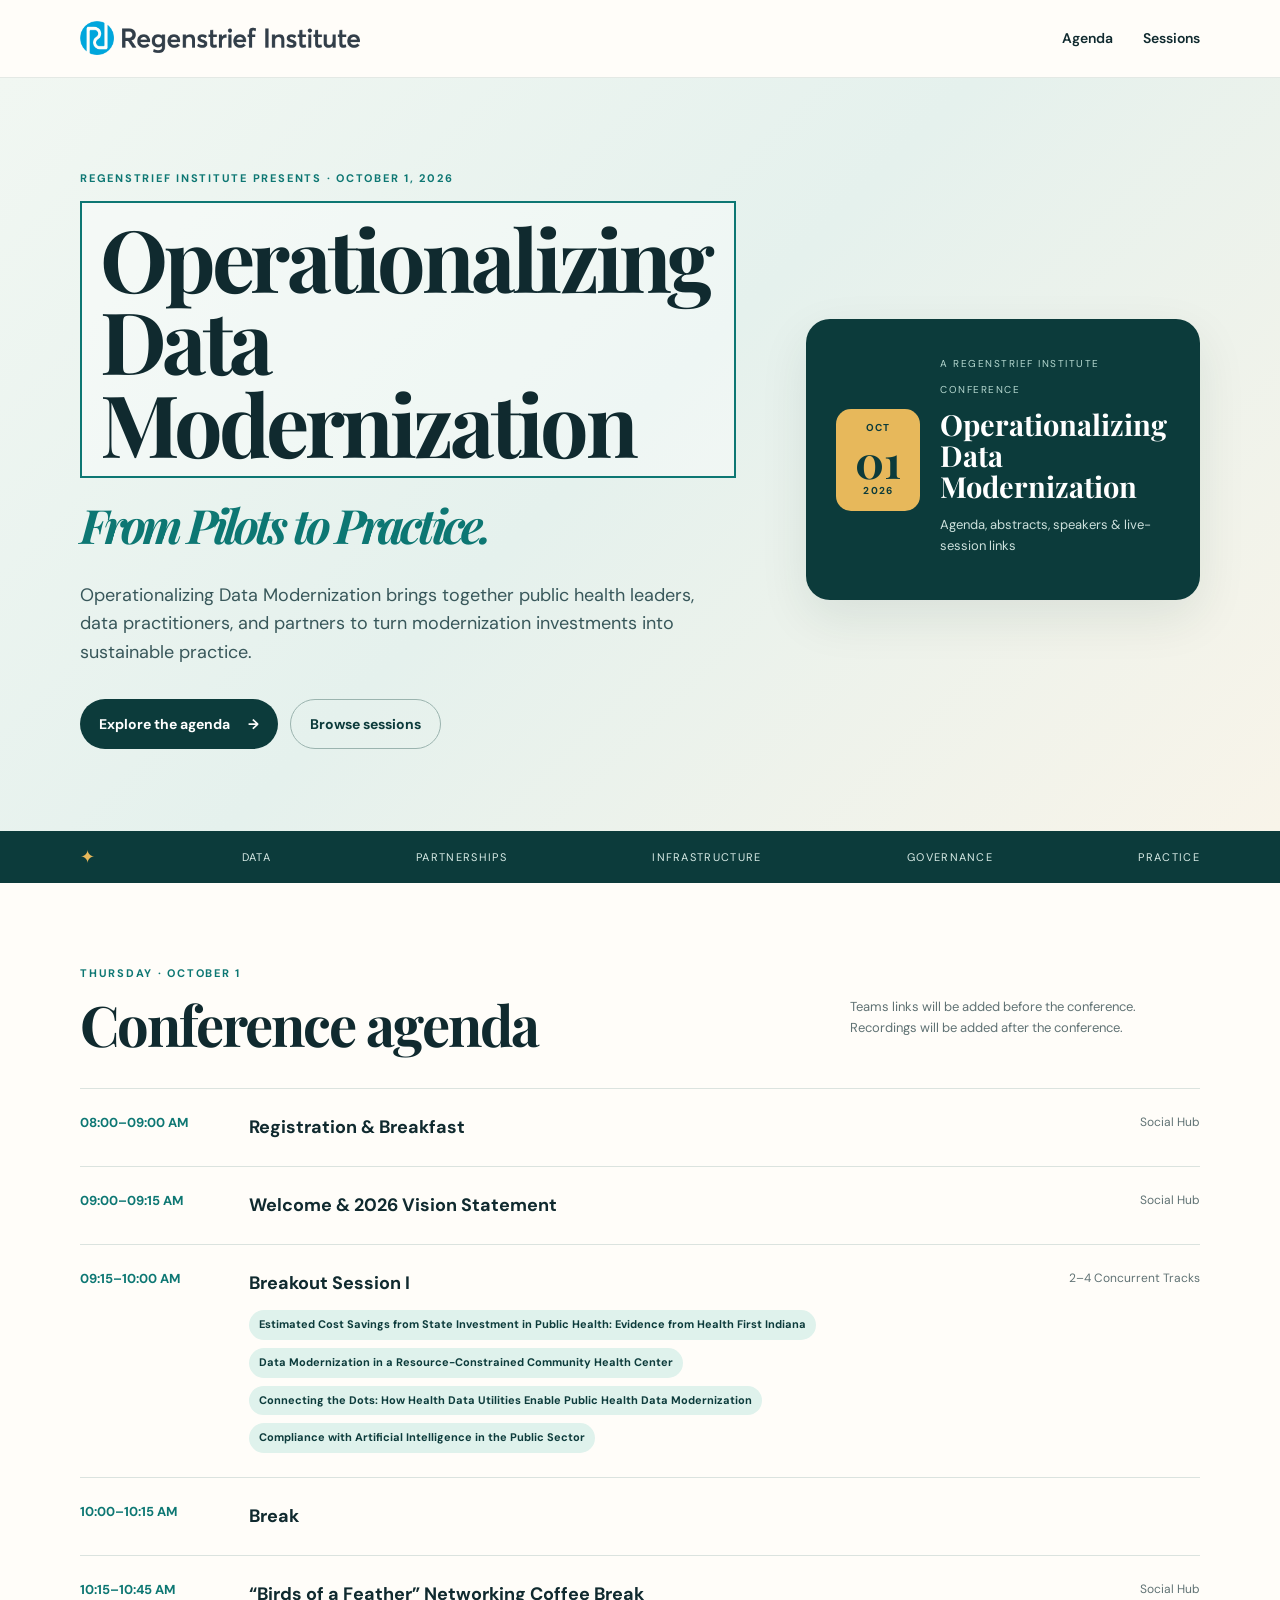
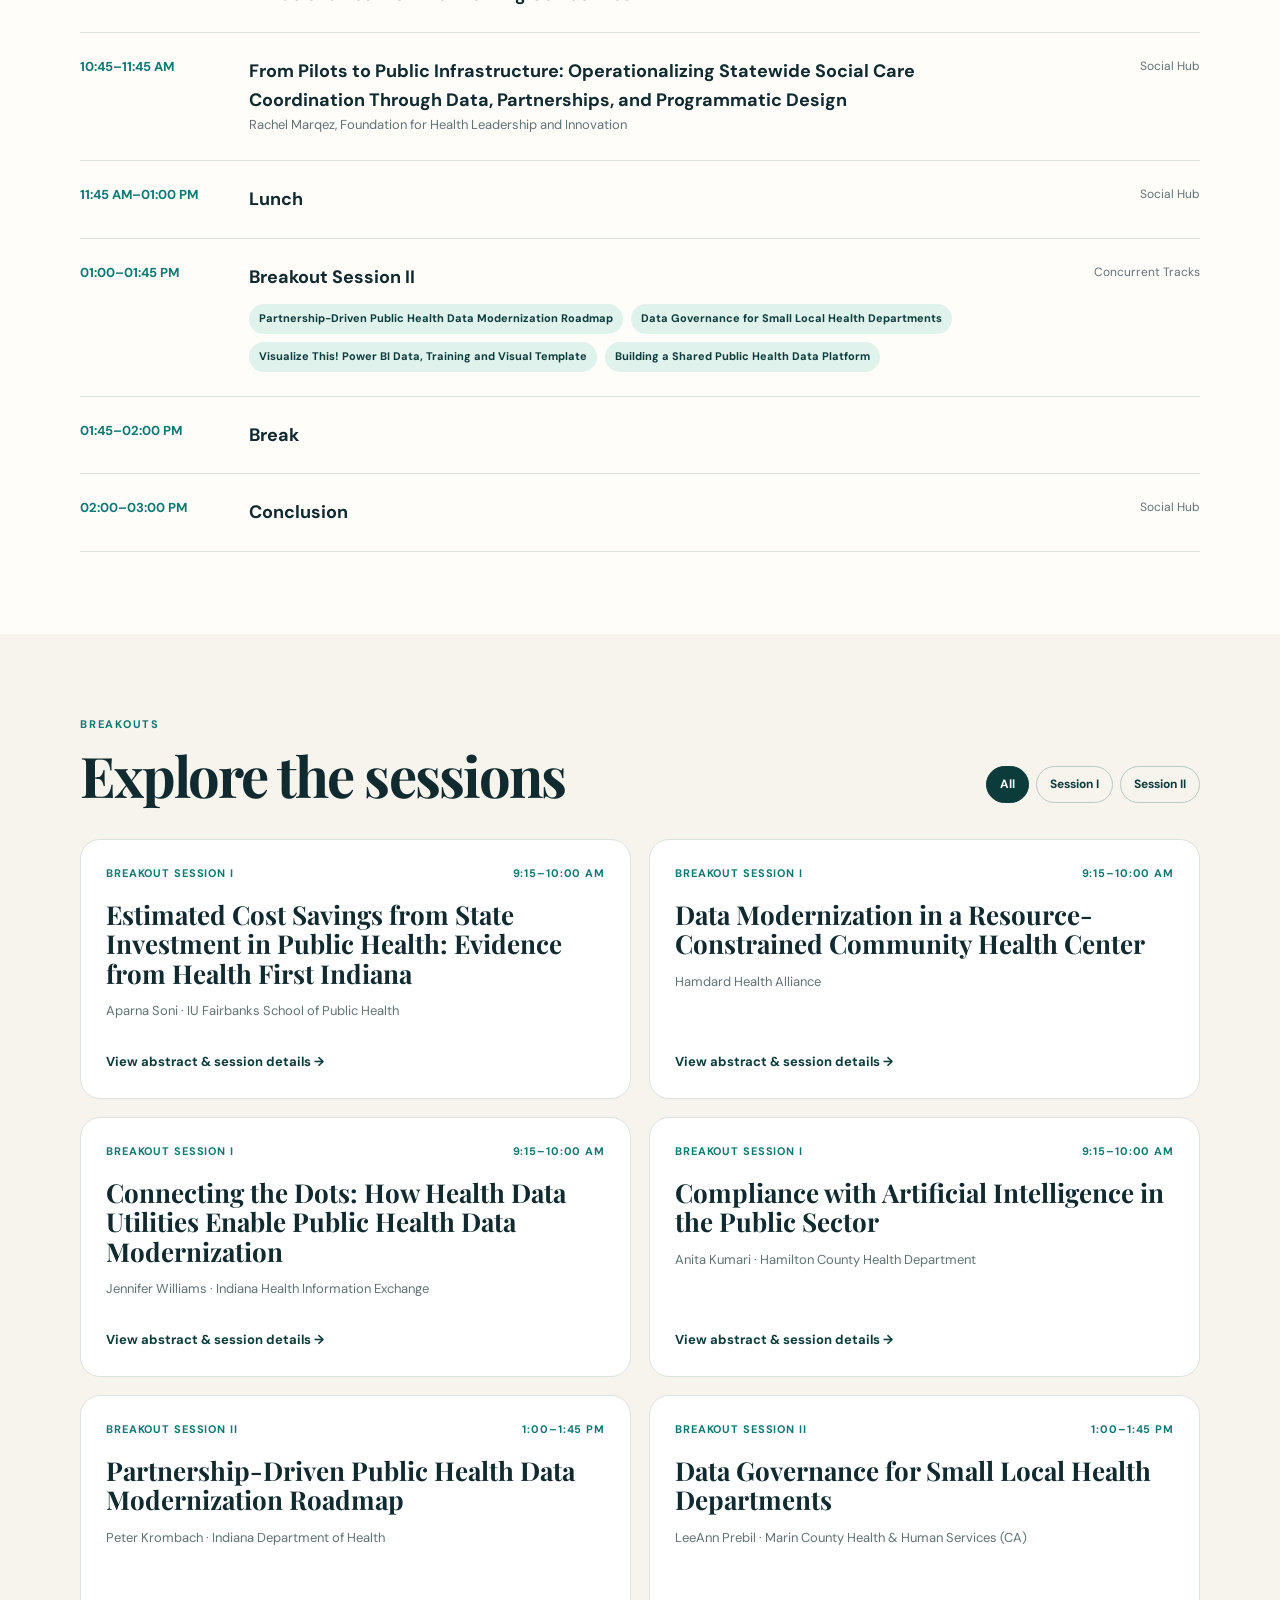
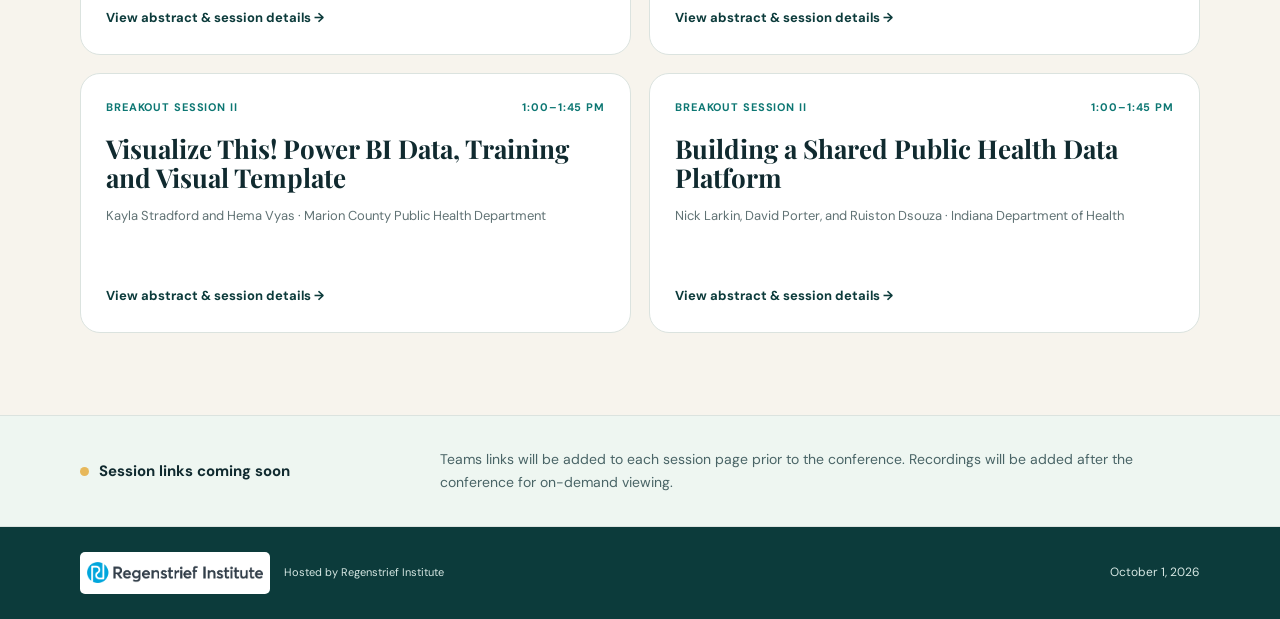
==== commit 0f7ae2d8: "Add files via upload" ====
--- a/index.html
+++ b/index.html
@@ -5,13 +5,13 @@
 <meta name="viewport" content="width=device-width,initial-scale=1">
 <title>Operationalizing Data Modernization | October 1, 2026</title>
 <meta name="description" content="Operationalizing Data Modernization: From Pilots to Practice — conference agenda and session details.">
-<link rel="stylesheet" href="styles.css">
+<link rel="stylesheet" href="styles.css?v=4">
 </head>
 <body>
 <header class="site-header">
   <div class="container nav">
-    <a class="brand ri-brand" href="index.html"><img src="regenstrief_horizontal_rgb.png" alt="Regenstrief Institute"></a>
-    <nav><a href="#agenda">Agenda</a><a href="#sessions">Sessions</a><a href="#about">About</a></nav>
+    <a class="brand ri-brand" href="index.html"><img src="regenstrief-logo.png" alt="Regenstrief Institute"></a>
+    <nav><a href="#agenda">Agenda</a><a href="#sessions">Sessions</a></nav>
   </div>
 </header>
 
@@ -28,9 +28,8 @@
       </div>
     </div>
     <div class="hero-card">
-      <img class="ri-logo" src="regenstrief_horizontal_rgb.png" alt="Regenstrief Institute">
       <div class="date-badge"><span>OCT</span><strong>01</strong><small>2026</small></div>
-      <div>
+      <div class="hero-card-copy">
         <span class="card-label">A REGENSTRIEF INSTITUTE CONFERENCE</span>
         <h2>Operationalizing<br>Data Modernization</h2>
         <p>Agenda, abstracts, speakers & live-session links</p>
@@ -59,7 +58,7 @@
 
 </main>
 
-<footer><div class="container footer-inner"><div class="footer-brand"><img src="regenstrief_horizontal_rgb.png" alt="Regenstrief Institute"><span>Hosted by Regenstrief Institute</span></div><div>October 1, 2026</div></div></footer>
+<footer><div class="container footer-inner"><div class="footer-brand"><img src="regenstrief-logo.png" alt="Regenstrief Institute"><span>Hosted by Regenstrief Institute</span></div><div>October 1, 2026</div></div></footer>
 <script src="sessions.js"></script><script src="script.js"></script>
 </body>
 </html>
--- a/styles.css
+++ b/styles.css
@@ -2,21 +2,104 @@
 :root{--ink:#102a2f;--deep:#0c3b3b;--teal:#0d7773;--mint:#dff2ec;--gold:#e7b85b;--cream:#f7f4ed;--paper:#fffdf9;--muted:#607274;--line:#dbe3df;--shadow:0 18px 50px rgba(15,50,48,.09)}
 *{box-sizing:border-box}html{scroll-behavior:smooth}body{margin:0;background:var(--paper);color:var(--ink);font-family:"DM Sans",Arial,sans-serif;line-height:1.6}.container{width:min(1120px,calc(100% - 40px));margin:auto}.site-header{position:sticky;top:0;z-index:20;background:rgba(255,253,249,.92);backdrop-filter:blur(12px);border-bottom:1px solid rgba(219,227,223,.75)}.nav{height:76px;display:flex;align-items:center;justify-content:space-between}.brand{display:flex;gap:11px;align-items:center;color:var(--ink);text-decoration:none;font-size:11px;line-height:1.1;letter-spacing:.04em}.brand strong{font-size:13px}.brand-mark{display:inline-grid;place-items:center;width:36px;height:36px;background:var(--deep);color:white;border-radius:10px;font-weight:700;letter-spacing:-.05em}.nav nav{display:flex;gap:30px}.nav nav a{color:var(--ink);text-decoration:none;font-size:14px;font-weight:600}.hero{background:linear-gradient(135deg,#f1f7f2 0%,#e5f1ed 48%,#f8f4e9 100%);padding:92px 0 82px;overflow:hidden}.hero-grid{display:grid;grid-template-columns:1.25fr .75fr;gap:70px;align-items:center}.eyebrow{margin:0 0 13px;color:var(--teal);font-size:11px;font-weight:700;letter-spacing:.16em}.hero h1{font-family:"Playfair Display",serif;font-size:clamp(52px,7vw,86px);line-height:.96;letter-spacing:-.045em;margin:0 0 28px}.hero h1 em{color:var(--teal)}.lede{font-size:18px;max-width:650px;color:#38575a}.hero-actions{display:flex;gap:12px;margin-top:32px;flex-wrap:wrap}.button{display:inline-flex;align-items:center;gap:18px;border-radius:999px;padding:13px 19px;text-decoration:none;font-weight:700;font-size:14px}.button.primary{background:var(--deep);color:white}.button.ghost{border:1px solid #9bb4af;color:var(--deep)}.hero-card{background:var(--deep);color:white;padding:30px;border-radius:24px;box-shadow:var(--shadow);display:grid;grid-template-columns:92px 84px 1fr;gap:20px;align-items:center;transform:none}.ri-logo{width:92px;height:92px;object-fit:cover;border-radius:14px;background:white;padding:7px}.date-badge{min-width:84px;height:102px;border-radius:15px;background:var(--gold);color:var(--deep);display:grid;place-items:center;text-align:center;padding:9px}.date-badge span,.date-badge small{font-size:10px;font-weight:700;letter-spacing:.12em}.date-badge strong{font-family:"Playfair Display";font-size:45px;line-height:.8}.card-label{font-size:10px;letter-spacing:.15em;color:#b6d8d0}.hero-card h2{font-family:"Playfair Display";font-size:29px;line-height:1.08;margin:8px 0}.hero-card p{color:#cce0dc;font-size:13px}.ticker{background:var(--deep);color:#d9ece7}.ticker-inner{height:52px;display:flex;align-items:center;justify-content:space-between;font-size:11px;letter-spacing:.12em;text-transform:uppercase}.ticker-inner span:first-child{color:var(--gold);font-size:18px}.section{padding:82px 0}.section-head{display:flex;align-items:end;justify-content:space-between;gap:30px;margin-bottom:36px}.section-head h2,.about h2{font-family:"Playfair Display";font-size:clamp(38px,5vw,56px);line-height:1;margin:0;letter-spacing:-.035em}.section-note{max-width:350px;color:var(--muted);font-size:13px}.agenda{border-top:1px solid var(--line)}.agenda-row{display:grid;grid-template-columns:145px 1fr 190px;gap:24px;padding:24px 0;border-bottom:1px solid var(--line);align-items:start}.agenda-time{font-weight:700;color:var(--teal);font-size:13px}.agenda-title{font-size:18px;font-weight:700}.agenda-location{font-size:12px;color:var(--muted);text-align:right}.agenda-breakout .agenda-title{margin-bottom:13px}.mini-sessions{display:flex;flex-wrap:wrap;gap:8px}.mini-session{background:var(--mint);border-radius:999px;padding:6px 10px;font-size:11px;color:var(--deep);text-decoration:none;font-weight:700}.sessions-section{background:var(--cream)}.filters{display:flex;gap:7px;flex-wrap:wrap}.filter{border:1px solid #b9cbc5;background:transparent;border-radius:999px;padding:8px 13px;font:inherit;font-size:12px;font-weight:700;color:var(--deep);cursor:pointer}.filter.active{background:var(--deep);color:white;border-color:var(--deep)}.session-grid{display:grid;grid-template-columns:repeat(2,1fr);gap:18px}.session-card{background:white;border:1px solid var(--line);border-radius:20px;padding:25px;transition:.2s;display:flex;flex-direction:column;min-height:260px}.session-card:hover{transform:translateY(-3px);box-shadow:var(--shadow)}.session-meta{display:flex;justify-content:space-between;gap:10px;color:var(--teal);font-size:11px;font-weight:700;text-transform:uppercase;letter-spacing:.08em}.session-card h3{font-family:"Playfair Display";font-size:26px;line-height:1.12;margin:18px 0 13px}.session-speaker{font-size:13px;color:var(--muted)}.session-link{margin-top:auto;padding-top:24px;color:var(--deep);font-size:13px;font-weight:700;text-decoration:none}.availability{background:#eef6f1;border-top:1px solid var(--line);border-bottom:1px solid var(--line)}.availability-grid{min-height:110px;display:grid;grid-template-columns:320px 1fr;gap:40px;align-items:center}.availability-grid strong{font-size:15px}.availability-grid p{margin:0;color:#496466;font-size:14px}.status-dot{display:inline-block;width:9px;height:9px;border-radius:50%;background:var(--gold);margin-right:10px}.about{background:#fff}.about-grid{display:grid;grid-template-columns:1fr 1fr;gap:80px}.about p{font-size:17px;color:#405b5d}.muted{color:var(--muted)!important;font-size:13px!important}footer{background:var(--deep);color:#d6e7e3;padding:25px 0}.footer-inner{display:flex;justify-content:space-between;align-items:center;font-size:12px}.footer-inner a{color:#fff;text-decoration:none}.session-hero{background:linear-gradient(135deg,#e8f2ee,#f8f2e4);padding:70px 0 65px}.crumb{color:var(--teal);font-size:12px;font-weight:700;text-decoration:none}.session-hero h1{font-family:"Playfair Display";font-size:clamp(42px,6vw,70px);line-height:1.02;max-width:900px;margin:24px 0 18px;letter-spacing:-.04em}.session-info{display:flex;gap:20px;flex-wrap:wrap;color:#456466;font-size:14px}.session-content{display:grid;grid-template-columns:minmax(0,1fr) 300px;gap:70px;padding:70px 0}.session-status{display:flex;flex-direction:column;gap:3px;background:#eef6f1;border-left:4px solid var(--gold);padding:15px 18px;border-radius:10px;margin-bottom:30px;font-size:13px;color:#3f5b5d}.session-status strong{color:var(--deep)}.content h2{font-family:"Playfair Display";font-size:32px;margin-top:0}.abstract{font-size:17px;line-height:1.8;white-space:pre-line}.sidebar{position:sticky;top:100px;height:max-content}.action-card{background:var(--deep);color:white;border-radius:20px;padding:25px;margin-bottom:18px}.action-card h3{font-family:"Playfair Display";font-size:24px;margin:0 0 12px}.action-card p{color:#c9ded9;font-size:13px}.live-button{display:block;background:var(--gold);color:var(--deep);text-decoration:none;text-align:center;border-radius:999px;padding:12px;font-weight:800;font-size:13px}.placeholder-button{display:block;background:#edf2ef;color:#617171;text-align:center;border-radius:999px;padding:12px;font-weight:700;font-size:12px}.speaker-box{border:1px solid var(--line);border-radius:20px;padding:22px}.speaker-box h3{margin:0 0 10px;font-family:"Playfair Display";font-size:23px}.speaker-box p{margin:5px 0;color:var(--muted);font-size:13px}.not-found{padding:120px 0;text-align:center}.not-found h1{font-family:"Playfair Display";font-size:60px}@media(max-width:800px){.nav{height:68px}.nav nav{gap:15px}.nav nav a{font-size:12px}.hero{padding:65px 0}.hero-grid,.about-grid{grid-template-columns:1fr;gap:38px}.hero-card{grid-template-columns:72px 72px 1fr;gap:14px}.ri-logo{width:72px;height:72px}.date-badge{min-width:72px;height:90px}.availability-grid{grid-template-columns:1fr;gap:8px;padding:24px 0}.hero-card{transform:none}.agenda-row{grid-template-columns:1fr;gap:8px}.agenda-location{text-align:left}.session-grid{grid-template-columns:1fr}.section{padding:60px 0}.section-head{display:block}.section-note{margin-top:18px}.filters{margin-top:22px}.session-content{grid-template-columns:1fr;gap:35px;padding:50px 0}.sidebar{position:static}.footer-inner{display:block}.footer-inner div:last-child{margin-top:12px}.ticker-inner{overflow:hidden;gap:25px;justify-content:flex-start;white-space:nowrap}.ticker-inner span:nth-child(n+5){display:none}}
 
-/* v3 branding and layout updates */
-.ri-brand{display:flex;align-items:center}
-.ri-brand img{display:block;width:min(285px,38vw);height:auto}
-.hero h1 .title-box{display:inline-block;border:2px solid var(--teal);border-radius:12px;padding:14px 18px 12px;margin-bottom:18px;background:rgba(255,255,255,.28)}
-.hero h1 em{display:block;font-size:.55em;line-height:1.15;margin-top:2px;font-style:italic}
-.hero-card .ri-logo{width:180px;height:auto;max-height:92px;object-fit:contain;border-radius:10px;background:white;padding:10px}
-.join-card{background:var(--teal)}
-.join-card .placeholder-button{background:#fff;color:var(--deep)}
-.footer-brand{display:flex;align-items:center;gap:14px}
-.footer-brand img{width:190px;height:auto;display:block;background:white;border-radius:6px;padding:5px}
-.footer-brand span{font-size:11px;color:#d6e7e3}
-@media(max-width:800px){
-  .ri-brand img{width:220px;max-width:58vw}
-  .hero h1 .title-box{padding:10px 13px 9px}
-  .hero-card .ri-logo{width:125px}
-  .footer-brand{align-items:flex-start;flex-direction:column;gap:8px}
-  .footer-brand img{width:170px}
+
+
+/* v4 — final branding, logo sizing, and layout corrections */
+.site-header { min-height: 78px; }
+.nav { min-width: 0; }
+.ri-brand {
+  display: flex !important;
+  align-items: center !important;
+  flex: 0 1 auto;
+  min-width: 0;
 }
+.ri-brand img {
+  display: block !important;
+  width: 280px !important;
+  max-width: 46vw !important;
+  height: 58px !important;
+  max-height: 58px !important;
+  object-fit: contain !important;
+  object-position: left center !important;
+  border: 0 !important;
+  border-radius: 0 !important;
+  background: transparent !important;
+  padding: 0 !important;
+}
+.hero h1 .title-box {
+  display: inline-block !important;
+  border: 2px solid var(--teal) !important;
+  border-radius: 0 !important;
+  padding: 14px 18px 12px !important;
+  margin-bottom: 18px !important;
+  background: rgba(255,255,255,.35) !important;
+  transform: none !important;
+}
+.hero h1 em {
+  display: block !important;
+  font-size: .55em !important;
+  line-height: 1.15 !important;
+  margin-top: 2px !important;
+  font-style: italic !important;
+}
+.hero-card {
+  grid-template-columns: 84px minmax(0,1fr) !important;
+  transform: none !important;
+}
+.hero-card .ri-logo { display: none !important; }
+.hero-card-copy { min-width: 0; }
+.hero-card h2 { overflow-wrap: anywhere; }
+
+.session-status { display: none !important; }
+.join-card {
+  background: var(--teal) !important;
+}
+.join-card .placeholder-button {
+  background: #fff !important;
+  color: var(--deep) !important;
+}
+.footer-brand {
+  display: flex !important;
+  align-items: center !important;
+  gap: 14px !important;
+}
+.footer-brand img {
+  display: block !important;
+  width: 190px !important;
+  height: 42px !important;
+  object-fit: contain !important;
+  object-position: left center !important;
+  background: #fff !important;
+  border-radius: 5px !important;
+  padding: 4px 7px !important;
+}
+.footer-brand span {
+  font-size: 11px !important;
+  color: #d6e7e3 !important;
+}
+
+@media (max-width: 800px) {
+  .site-header { min-height: 68px; }
+  .ri-brand img {
+    width: 210px !important;
+    max-width: 58vw !important;
+    height: 46px !important;
+    max-height: 46px !important;
+  }
+  .hero-card {
+    grid-template-columns: 72px minmax(0,1fr) !important;
+    gap: 14px !important;
+  }
+  .hero h1 .title-box {
+    padding: 10px 13px 9px !important;
+  }
+  .footer-brand {
+    flex-direction: column !important;
+    align-items: flex-start !important;
+    gap: 8px !important;
+  }
+  .footer-brand img {
+    width: 175px !important;
+    height: 40px !important;
+  }
+}
